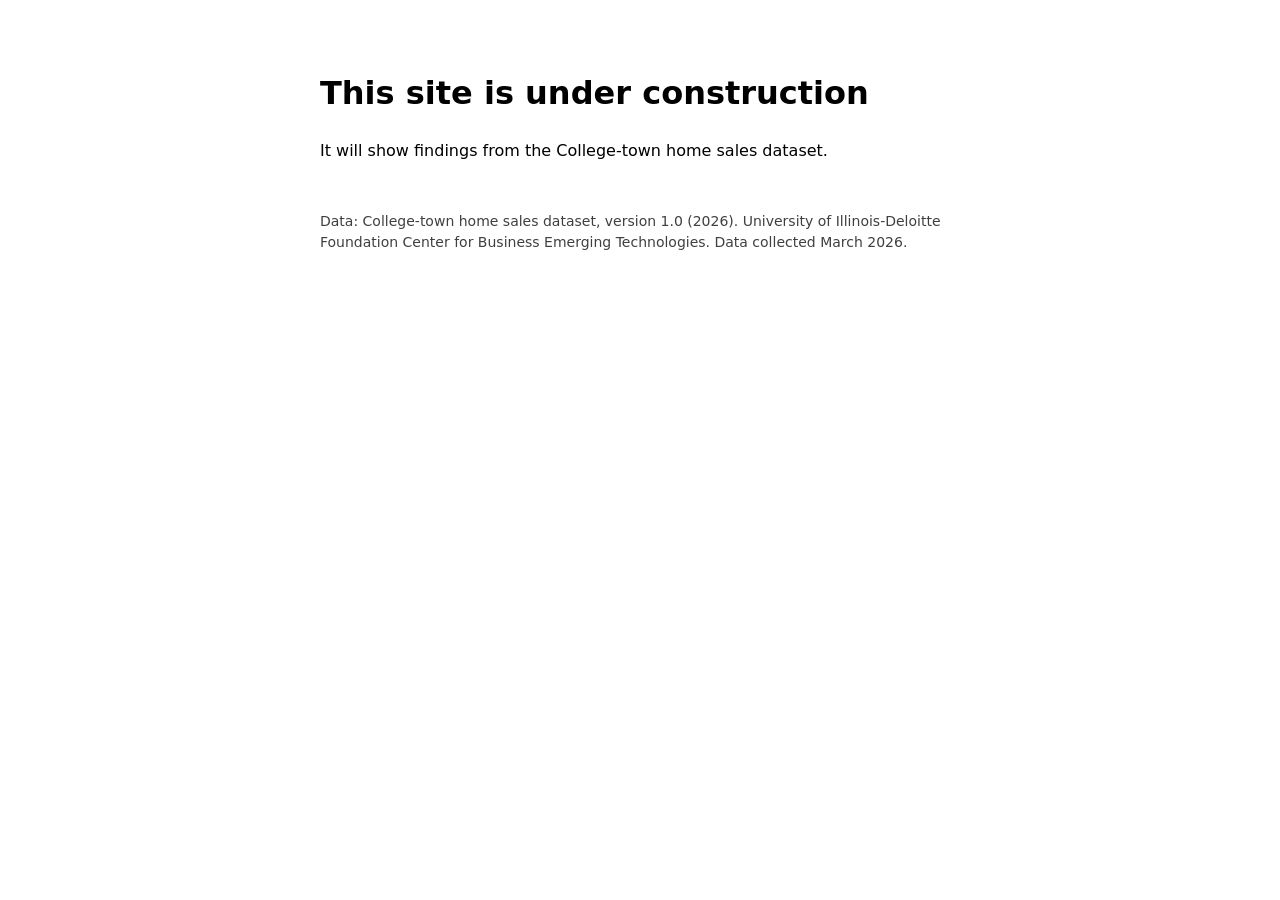
==== index.html @ d3221d3b "Initial commit" ====
<!DOCTYPE html>
<!-- A placeholder from the Home Sales template. Replace this file with your site's first page. -->
<html lang="en">
<head>
  <meta charset="utf-8">
  <meta name="viewport" content="width=device-width, initial-scale=1">
  <title>Under construction</title>
  <!-- An empty icon, so the browser doesn't log an error looking for favicon.ico -->
  <link rel="icon" href="data:,">
  <style>
    :root { color-scheme: light dark; }
    body {
      max-width: 40rem;
      margin: 0 auto;
      padding: 3rem 1rem;
      font-family: system-ui, sans-serif;
      line-height: 1.5;
    }
    footer { margin-top: 3rem; font-size: 0.875rem; opacity: 0.75; }
  </style>
</head>
<body>
  <main>
    <h1>This site is under construction</h1>
    <p>It will show findings from the College-town home sales dataset.</p>
  </main>
  <footer>
    <p>Data: College-town home sales dataset, version 1.0 (2026). University of Illinois-Deloitte Foundation Center for Business Emerging Technologies. Data collected March 2026.</p>
  </footer>
</body>
</html>
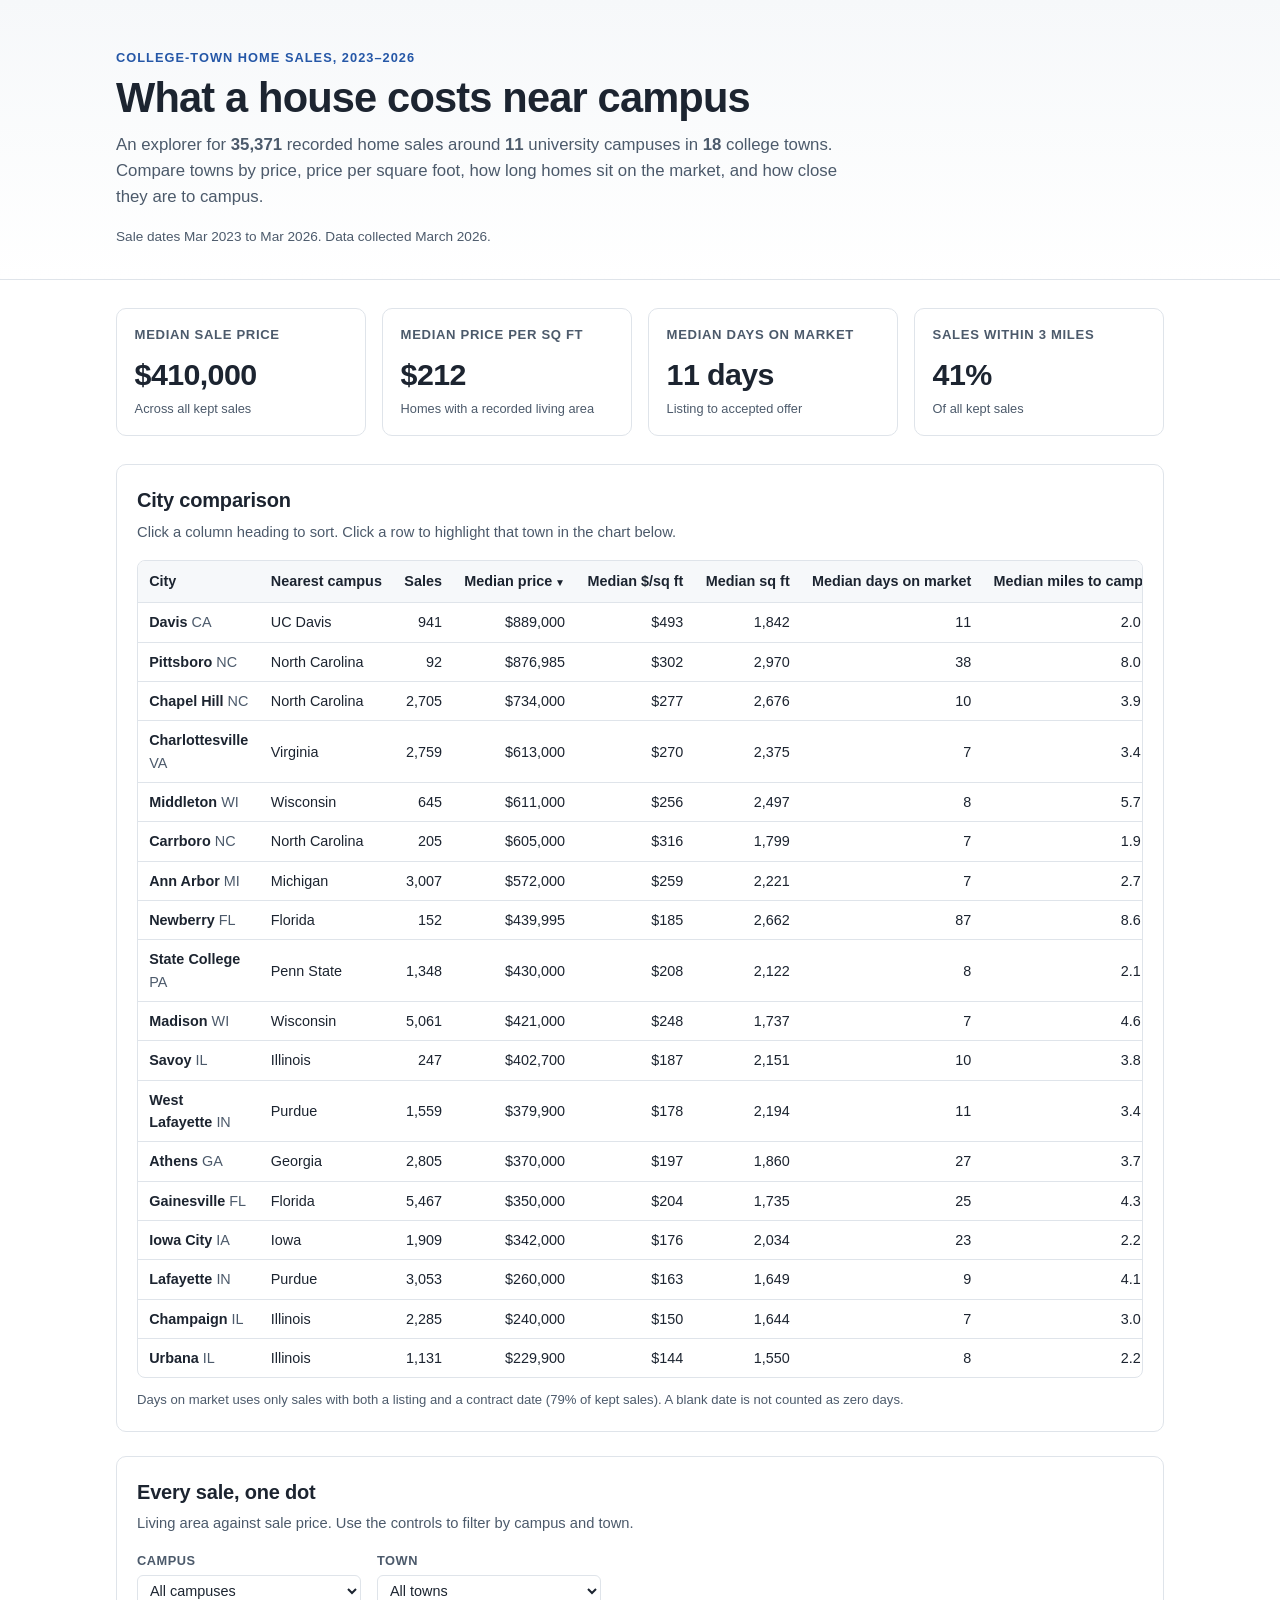
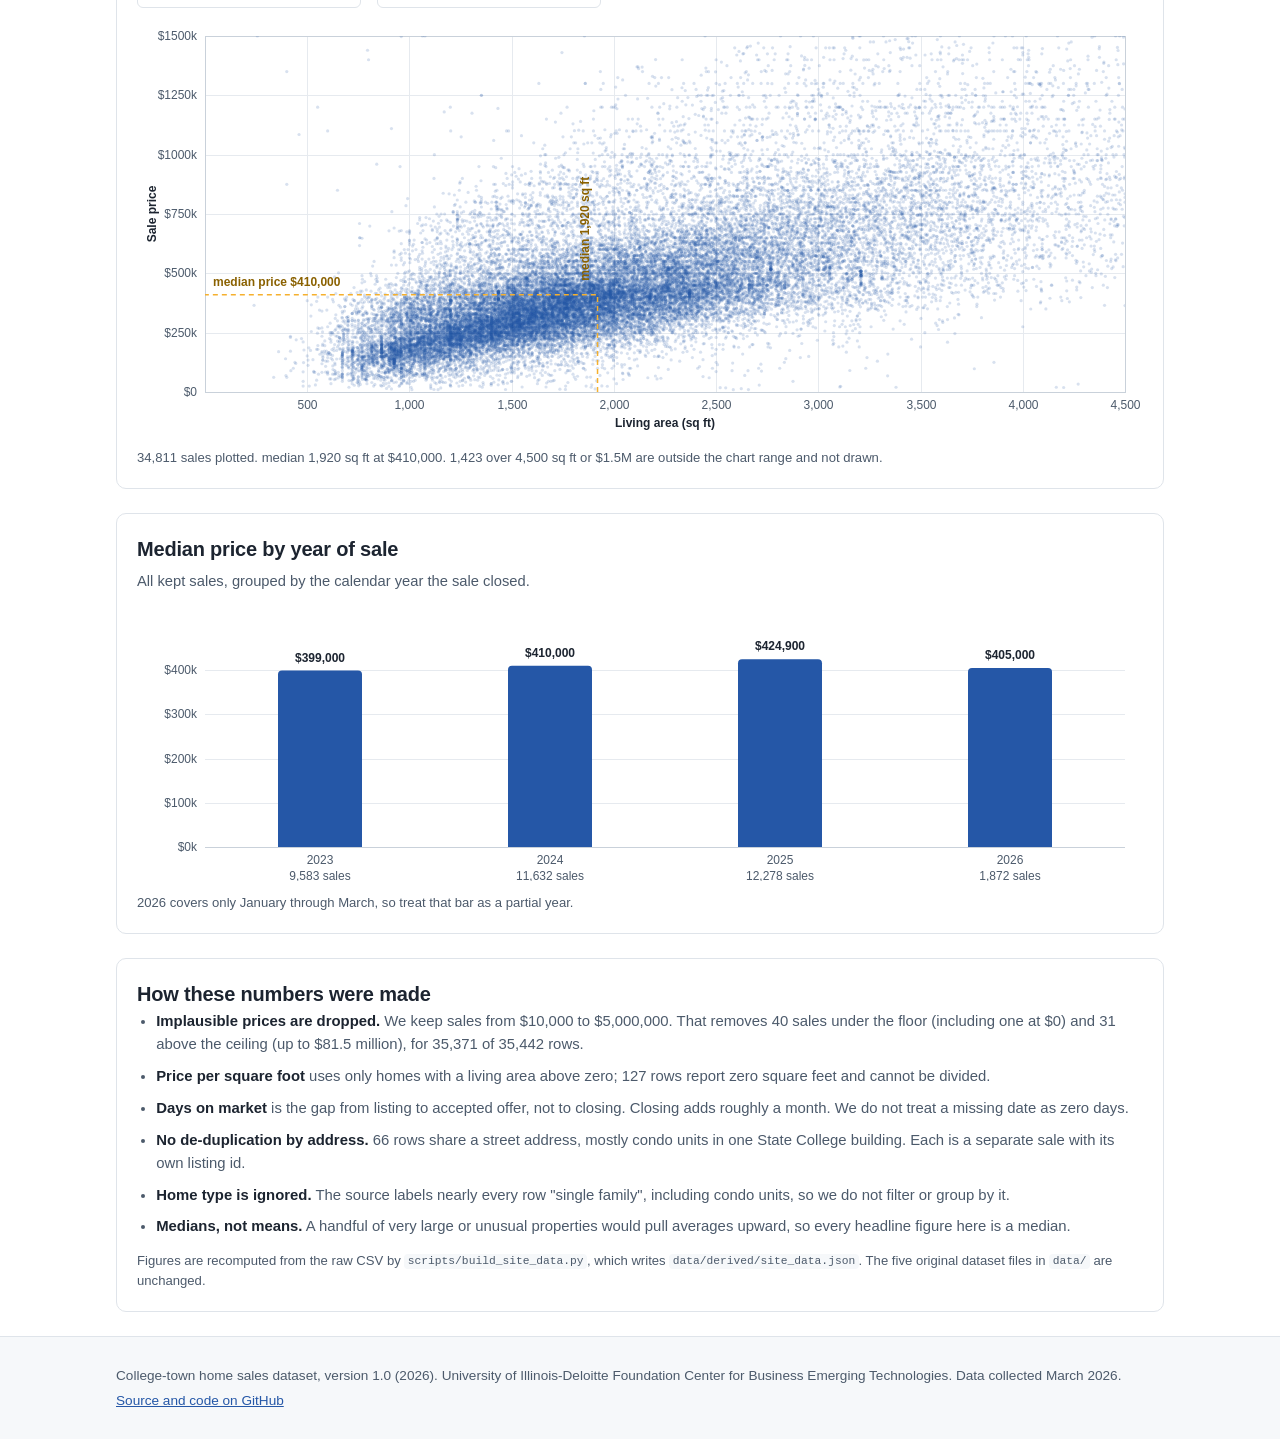
==== commit 712235b3: "Build the college-town home sales explorer Replace the placeholder page with an interactive explorer" ====
--- a/index.html
+++ b/index.html
@@ -1,31 +1,175 @@
 <!DOCTYPE html>
-<!-- A placeholder from the Home Sales template. Replace this file with your site's first page. -->
 <html lang="en">
 <head>
   <meta charset="utf-8">
   <meta name="viewport" content="width=device-width, initial-scale=1">
-  <title>Under construction</title>
-  <!-- An empty icon, so the browser doesn't log an error looking for favicon.ico -->
+  <title>College-Town Home Sales Explorer</title>
+  <meta name="description" content="Explore 35,371 home sales near 11 college campuses: median price, price per square foot, days on market, and distance to campus.">
   <link rel="icon" href="data:,">
-  <style>
-    :root { color-scheme: light dark; }
-    body {
-      max-width: 40rem;
-      margin: 0 auto;
-      padding: 3rem 1rem;
-      font-family: system-ui, sans-serif;
-      line-height: 1.5;
-    }
-    footer { margin-top: 3rem; font-size: 0.875rem; opacity: 0.75; }
-  </style>
+  <link rel="stylesheet" href="styles.css">
 </head>
 <body>
-  <main>
-    <h1>This site is under construction</h1>
-    <p>It will show findings from the College-town home sales dataset.</p>
+  <a class="skip" href="#main">Skip to content</a>
+
+  <header class="site-header">
+    <div class="wrap">
+      <p class="eyebrow">College-town home sales, 2023&ndash;2026</p>
+      <h1>What a house costs near campus</h1>
+      <p class="lede">
+        An explorer for <strong id="n-sales">&hellip;</strong> recorded home sales around
+        <strong id="n-campuses">&hellip;</strong> university campuses in
+        <strong id="n-cities">&hellip;</strong> college towns. Compare towns by price, price per
+        square foot, how long homes sit on the market, and how close they are to campus.
+      </p>
+      <p class="meta-line">
+        Sale dates <span id="date-range">&hellip;</span>. Data collected March 2026.
+      </p>
+    </div>
+  </header>
+
+  <main id="main" class="wrap">
+
+    <section class="cards" aria-label="Headline figures">
+      <article class="card">
+        <h2>Median sale price</h2>
+        <p class="figure" id="kpi-median-price">&hellip;</p>
+        <p class="caption">Across all kept sales</p>
+      </article>
+      <article class="card">
+        <h2>Median price per sq ft</h2>
+        <p class="figure" id="kpi-ppsf">&hellip;</p>
+        <p class="caption">Homes with a recorded living area</p>
+      </article>
+      <article class="card">
+        <h2>Median days on market</h2>
+        <p class="figure" id="kpi-dom">&hellip;</p>
+        <p class="caption">Listing to accepted offer</p>
+      </article>
+      <article class="card">
+        <h2>Sales within 3 miles</h2>
+        <p class="figure" id="kpi-near">&hellip;</p>
+        <p class="caption">Of all kept sales</p>
+      </article>
+    </section>
+
+    <section class="panel" id="city-section">
+      <div class="panel-head">
+        <h2>City comparison</h2>
+        <p>Click a column heading to sort. Click a row to highlight that town in the chart below.</p>
+      </div>
+      <div class="table-scroll">
+        <table id="city-table">
+          <thead>
+            <tr>
+              <th scope="col" data-sort="city" class="text">City</th>
+              <th scope="col" data-sort="university" class="text">Nearest campus</th>
+              <th scope="col" data-sort="sales" class="num" aria-sort="none">Sales</th>
+              <th scope="col" data-sort="median_price" class="num" aria-sort="descending">Median price</th>
+              <th scope="col" data-sort="median_ppsf" class="num" aria-sort="none">Median $/sq ft</th>
+              <th scope="col" data-sort="median_sqft" class="num" aria-sort="none">Median sq ft</th>
+              <th scope="col" data-sort="median_dom" class="num" aria-sort="none">Median days on market</th>
+              <th scope="col" data-sort="median_miles" class="num" aria-sort="none">Median miles to campus</th>
+              <th scope="col" data-sort="share_under_3_mi" class="num" aria-sort="none">Within 3 mi</th>
+            </tr>
+          </thead>
+          <tbody></tbody>
+        </table>
+      </div>
+      <p class="footnote">
+        Days on market uses only sales with both a listing and a contract date
+        (<span id="dom-coverage">&hellip;</span> of kept sales). A blank date is not counted as zero days.
+      </p>
+    </section>
+
+    <section class="panel" id="scatter-section">
+      <div class="panel-head">
+        <h2>Every sale, one dot</h2>
+        <p>Living area against sale price. Use the controls to filter by campus and town.</p>
+      </div>
+      <form class="controls" id="scatter-controls">
+        <label>
+          Campus
+          <select id="filter-campus">
+            <option value="">All campuses</option>
+          </select>
+        </label>
+        <label>
+          Town
+          <select id="filter-city">
+            <option value="">All towns</option>
+          </select>
+        </label>
+      </form>
+      <div class="chart-holder">
+        <canvas id="scatter" role="img" aria-label="Scatter plot of living area against sale price"></canvas>
+      </div>
+      <p class="footnote" id="scatter-note">&hellip;</p>
+    </section>
+
+    <section class="panel">
+      <div class="panel-head">
+        <h2>Median price by year of sale</h2>
+        <p>All kept sales, grouped by the calendar year the sale closed.</p>
+      </div>
+      <div class="chart-holder short">
+        <canvas id="trend" role="img" aria-label="Bar chart of median sale price by year"></canvas>
+      </div>
+      <p class="footnote">
+        2026 covers only January through March, so treat that bar as a partial year.
+      </p>
+    </section>
+
+    <section class="panel" id="notes">
+      <div class="panel-head">
+        <h2>How these numbers were made</h2>
+      </div>
+      <ul class="rules">
+        <li>
+          <strong>Implausible prices are dropped.</strong> We keep sales from
+          <span id="rule-min">&hellip;</span> to <span id="rule-max">&hellip;</span>.
+          That removes <span id="rule-low">&hellip;</span> sales under the floor (including one at $0)
+          and <span id="rule-high">&hellip;</span> above the ceiling (up to $81.5 million), for
+          <span id="rule-kept">&hellip;</span> of <span id="rule-total">&hellip;</span> rows.
+        </li>
+        <li>
+          <strong>Price per square foot</strong> uses only homes with a living area above zero;
+          127 rows report zero square feet and cannot be divided.
+        </li>
+        <li>
+          <strong>Days on market</strong> is the gap from listing to accepted offer, not to closing.
+          Closing adds roughly a month. We do not treat a missing date as zero days.
+        </li>
+        <li>
+          <strong>No de-duplication by address.</strong> 66 rows share a street address, mostly condo
+          units in one State College building. Each is a separate sale with its own listing id.
+        </li>
+        <li>
+          <strong>Home type is ignored.</strong> The source labels nearly every row "single family",
+          including condo units, so we do not filter or group by it.
+        </li>
+        <li>
+          <strong>Medians, not means.</strong> A handful of very large or unusual properties would
+          pull averages upward, so every headline figure here is a median.
+        </li>
+      </ul>
+      <p class="footnote">
+        Figures are recomputed from the raw CSV by
+        <code>scripts/build_site_data.py</code>, which writes <code>data/derived/site_data.json</code>.
+        The five original dataset files in <code>data/</code> are unchanged.
+      </p>
+    </section>
   </main>
-  <footer>
-    <p>Data: College-town home sales dataset, version 1.0 (2026). University of Illinois-Deloitte Foundation Center for Business Emerging Technologies. Data collected March 2026.</p>
+
+  <footer class="site-footer">
+    <div class="wrap">
+      <p>
+        College-town home sales dataset, version 1.0 (2026). University of Illinois-Deloitte
+        Foundation Center for Business Emerging Technologies. Data collected March 2026.
+      </p>
+      <p><a href="https://github.com/bsalbilla06/college-town-home-sales">Source and code on GitHub</a></p>
+    </div>
   </footer>
+
+  <script src="app.js"></script>
 </body>
 </html>
--- a/styles.css
+++ b/styles.css
@@ -0,0 +1,287 @@
+:root {
+  --ink: #1c2430;
+  --ink-soft: #4c5a6b;
+  --line: #dfe4ea;
+  --paper: #ffffff;
+  --wash: #f6f8fa;
+  --accent: #2557a7;
+  --accent-soft: #e8eef9;
+  --highlight: #f5b02e;
+  --radius: 10px;
+  color-scheme: light;
+}
+
+* { box-sizing: border-box; }
+
+html { -webkit-text-size-adjust: 100%; }
+
+body {
+  margin: 0;
+  background: var(--paper);
+  color: var(--ink);
+  font: 16px/1.55 -apple-system, BlinkMacSystemFont, "Segoe UI", Roboto, Helvetica, Arial, sans-serif;
+}
+
+.wrap {
+  max-width: 68rem;
+  margin: 0 auto;
+  padding: 0 1.25rem;
+}
+
+a { color: var(--accent); }
+
+.skip {
+  position: absolute;
+  left: -9999px;
+}
+.skip:focus {
+  left: 1rem;
+  top: 1rem;
+  z-index: 10;
+  background: var(--paper);
+  padding: 0.5rem 0.75rem;
+  border-radius: 6px;
+}
+
+/* ---------- header ---------- */
+.site-header {
+  border-bottom: 1px solid var(--line);
+  background: linear-gradient(180deg, var(--wash), var(--paper));
+  padding: 3rem 0 2rem;
+}
+
+.eyebrow {
+  margin: 0 0 0.4rem;
+  font-size: 0.8rem;
+  letter-spacing: 0.08em;
+  text-transform: uppercase;
+  color: var(--accent);
+  font-weight: 600;
+}
+
+h1 {
+  margin: 0 0 0.6rem;
+  font-size: clamp(1.8rem, 4vw, 2.6rem);
+  line-height: 1.15;
+  letter-spacing: -0.02em;
+}
+
+.lede {
+  margin: 0;
+  max-width: 46rem;
+  font-size: 1.05rem;
+  color: var(--ink-soft);
+}
+
+.meta-line {
+  margin: 1rem 0 0;
+  font-size: 0.85rem;
+  color: var(--ink-soft);
+}
+
+/* ---------- KPI cards ---------- */
+.cards {
+  display: grid;
+  grid-template-columns: repeat(auto-fit, minmax(13rem, 1fr));
+  gap: 1rem;
+  margin: 1.75rem 0;
+}
+
+.card {
+  border: 1px solid var(--line);
+  border-radius: var(--radius);
+  padding: 1rem 1.1rem;
+  background: var(--paper);
+}
+
+.card h2 {
+  margin: 0;
+  font-size: 0.82rem;
+  font-weight: 600;
+  color: var(--ink-soft);
+  text-transform: uppercase;
+  letter-spacing: 0.05em;
+}
+
+.figure {
+  margin: 0.35rem 0 0.1rem;
+  font-size: 1.9rem;
+  font-weight: 650;
+  letter-spacing: -0.02em;
+  font-variant-numeric: tabular-nums;
+}
+
+.caption {
+  margin: 0;
+  font-size: 0.8rem;
+  color: var(--ink-soft);
+}
+
+/* ---------- panels ---------- */
+.panel {
+  border: 1px solid var(--line);
+  border-radius: var(--radius);
+  padding: 1.25rem;
+  margin: 0 0 1.5rem;
+}
+
+.panel-head h2 {
+  margin: 0;
+  font-size: 1.25rem;
+  letter-spacing: -0.01em;
+}
+
+.panel-head p {
+  margin: 0.3rem 0 1rem;
+  color: var(--ink-soft);
+  font-size: 0.92rem;
+}
+
+/* ---------- table ---------- */
+.table-scroll {
+  overflow-x: auto;
+  border: 1px solid var(--line);
+  border-radius: 8px;
+}
+
+table {
+  width: 100%;
+  border-collapse: collapse;
+  font-size: 0.9rem;
+}
+
+thead th {
+  position: sticky;
+  top: 0;
+  background: var(--wash);
+  text-align: left;
+  font-weight: 600;
+  white-space: nowrap;
+  padding: 0.6rem 0.7rem;
+  border-bottom: 1px solid var(--line);
+  cursor: pointer;
+  user-select: none;
+}
+
+thead th.num { text-align: right; }
+
+thead th:hover { color: var(--accent); }
+
+thead th[aria-sort="ascending"]::after { content: " ▲"; font-size: 0.7em; }
+thead th[aria-sort="descending"]::after { content: " ▼"; font-size: 0.7em; }
+
+tbody td {
+  padding: 0.5rem 0.7rem;
+  border-bottom: 1px solid var(--line);
+  font-variant-numeric: tabular-nums;
+}
+
+tbody td.num { text-align: right; }
+
+tbody tr:last-child td { border-bottom: none; }
+
+tbody tr { cursor: pointer; }
+tbody tr:hover { background: var(--accent-soft); }
+tbody tr.is-selected { background: #fff6e0; box-shadow: inset 3px 0 0 var(--highlight); }
+
+.city-name { font-weight: 600; }
+.state { color: var(--ink-soft); font-weight: 400; }
+
+/* tiny inline bar behind the price cell */
+.bar-cell { position: relative; }
+.bar {
+  position: absolute;
+  left: 0;
+  top: 20%;
+  bottom: 20%;
+  background: var(--accent-soft);
+  border-radius: 3px;
+  z-index: 0;
+}
+.bar-cell span { position: relative; z-index: 1; }
+
+/* ---------- controls ---------- */
+.controls {
+  display: flex;
+  flex-wrap: wrap;
+  gap: 1rem;
+  margin-bottom: 0.75rem;
+}
+
+.controls label {
+  display: flex;
+  flex-direction: column;
+  gap: 0.25rem;
+  font-size: 0.8rem;
+  font-weight: 600;
+  color: var(--ink-soft);
+  text-transform: uppercase;
+  letter-spacing: 0.04em;
+}
+
+.controls select {
+  font: inherit;
+  font-size: 0.9rem;
+  text-transform: none;
+  letter-spacing: 0;
+  font-weight: 400;
+  color: var(--ink);
+  padding: 0.4rem 0.5rem;
+  border: 1px solid var(--line);
+  border-radius: 6px;
+  background: var(--paper);
+  min-width: 14rem;
+}
+
+/* ---------- charts ---------- */
+.chart-holder {
+  position: relative;
+  width: 100%;
+  height: 26rem;
+}
+
+.chart-holder.short { height: 17rem; }
+
+canvas { width: 100%; height: 100%; display: block; }
+
+.footnote {
+  margin: 0.75rem 0 0;
+  font-size: 0.82rem;
+  color: var(--ink-soft);
+}
+
+code {
+  font-family: ui-monospace, SFMono-Regular, Menlo, monospace;
+  font-size: 0.86em;
+  background: var(--wash);
+  padding: 0.1em 0.3em;
+  border-radius: 4px;
+}
+
+/* ---------- rules list ---------- */
+.rules {
+  margin: 0;
+  padding-left: 1.2rem;
+  display: grid;
+  gap: 0.55rem;
+  font-size: 0.93rem;
+  color: var(--ink-soft);
+}
+
+.rules strong { color: var(--ink); }
+
+/* ---------- footer ---------- */
+.site-footer {
+  border-top: 1px solid var(--line);
+  background: var(--wash);
+  padding: 1.5rem 0;
+  font-size: 0.85rem;
+  color: var(--ink-soft);
+}
+
+.site-footer p { margin: 0.25rem 0; }
+
+@media (max-width: 640px) {
+  .chart-holder { height: 20rem; }
+  .controls select { min-width: 100%; }
+}
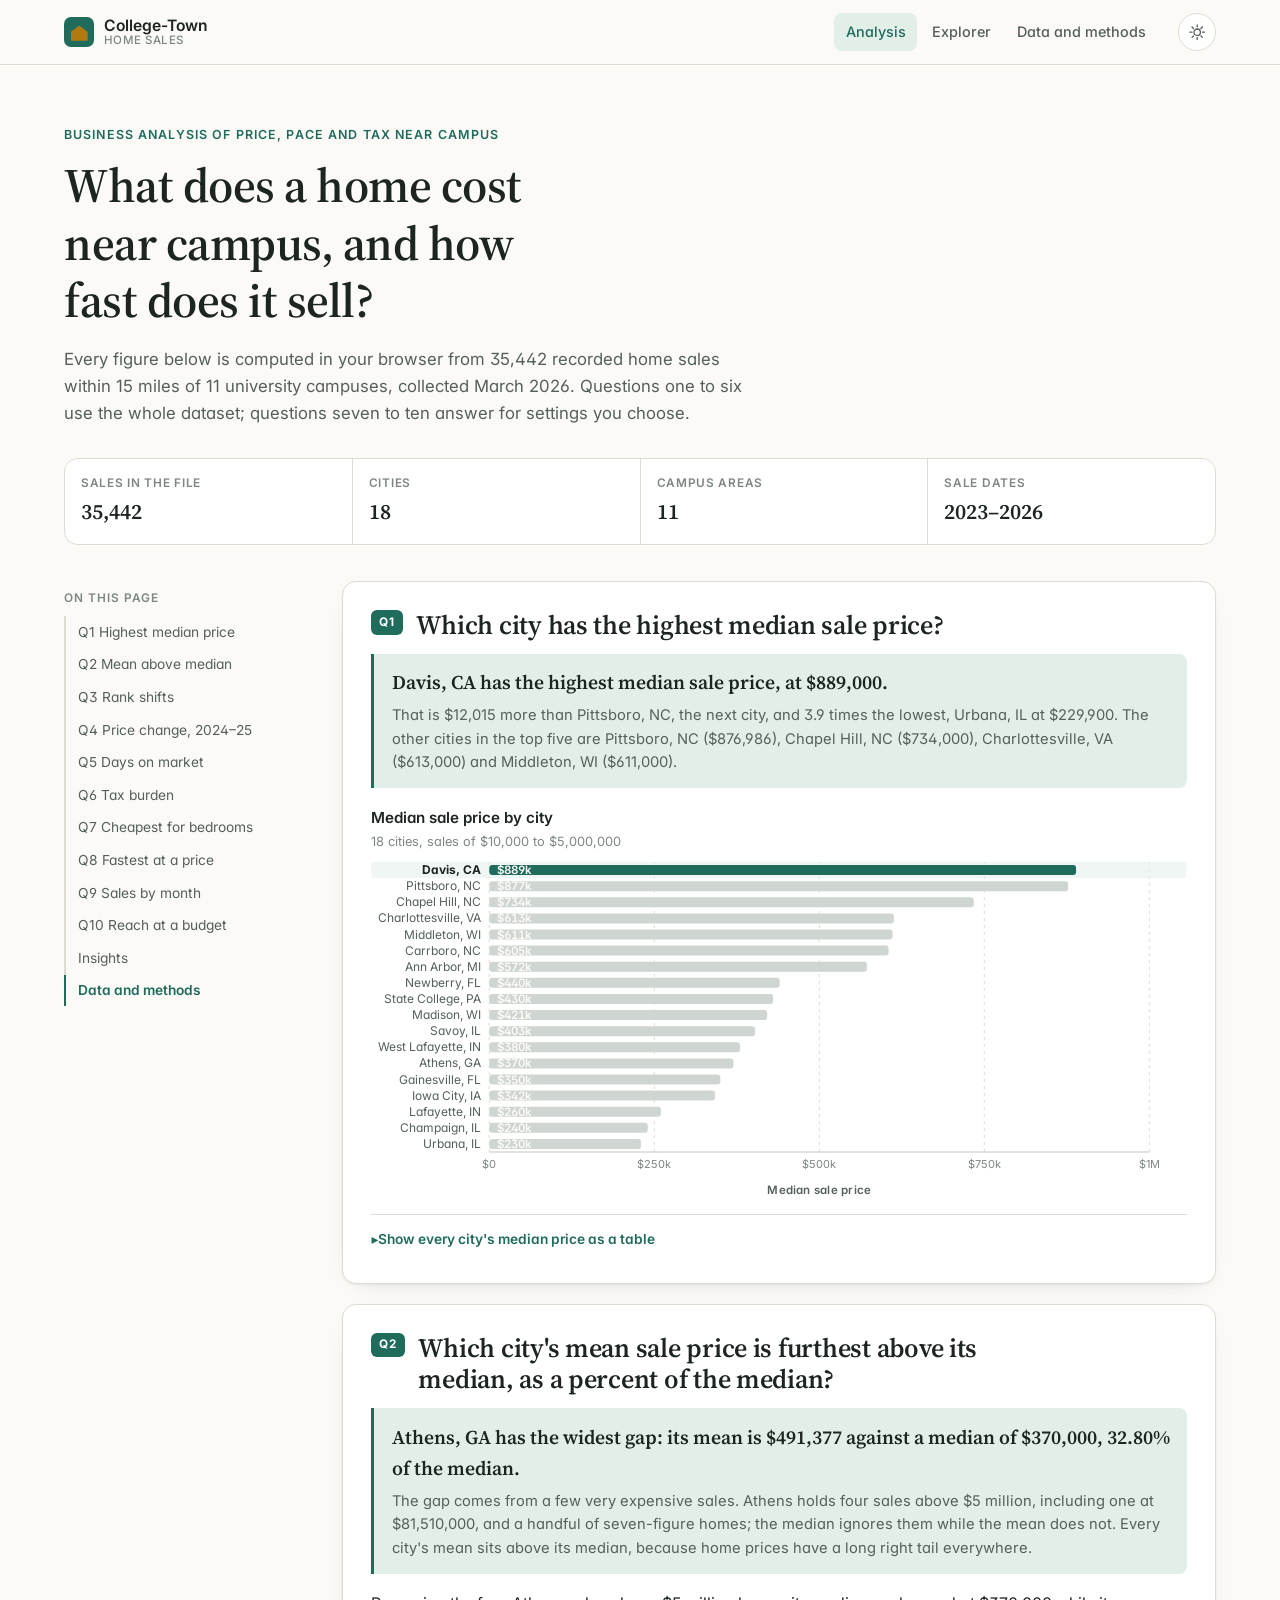
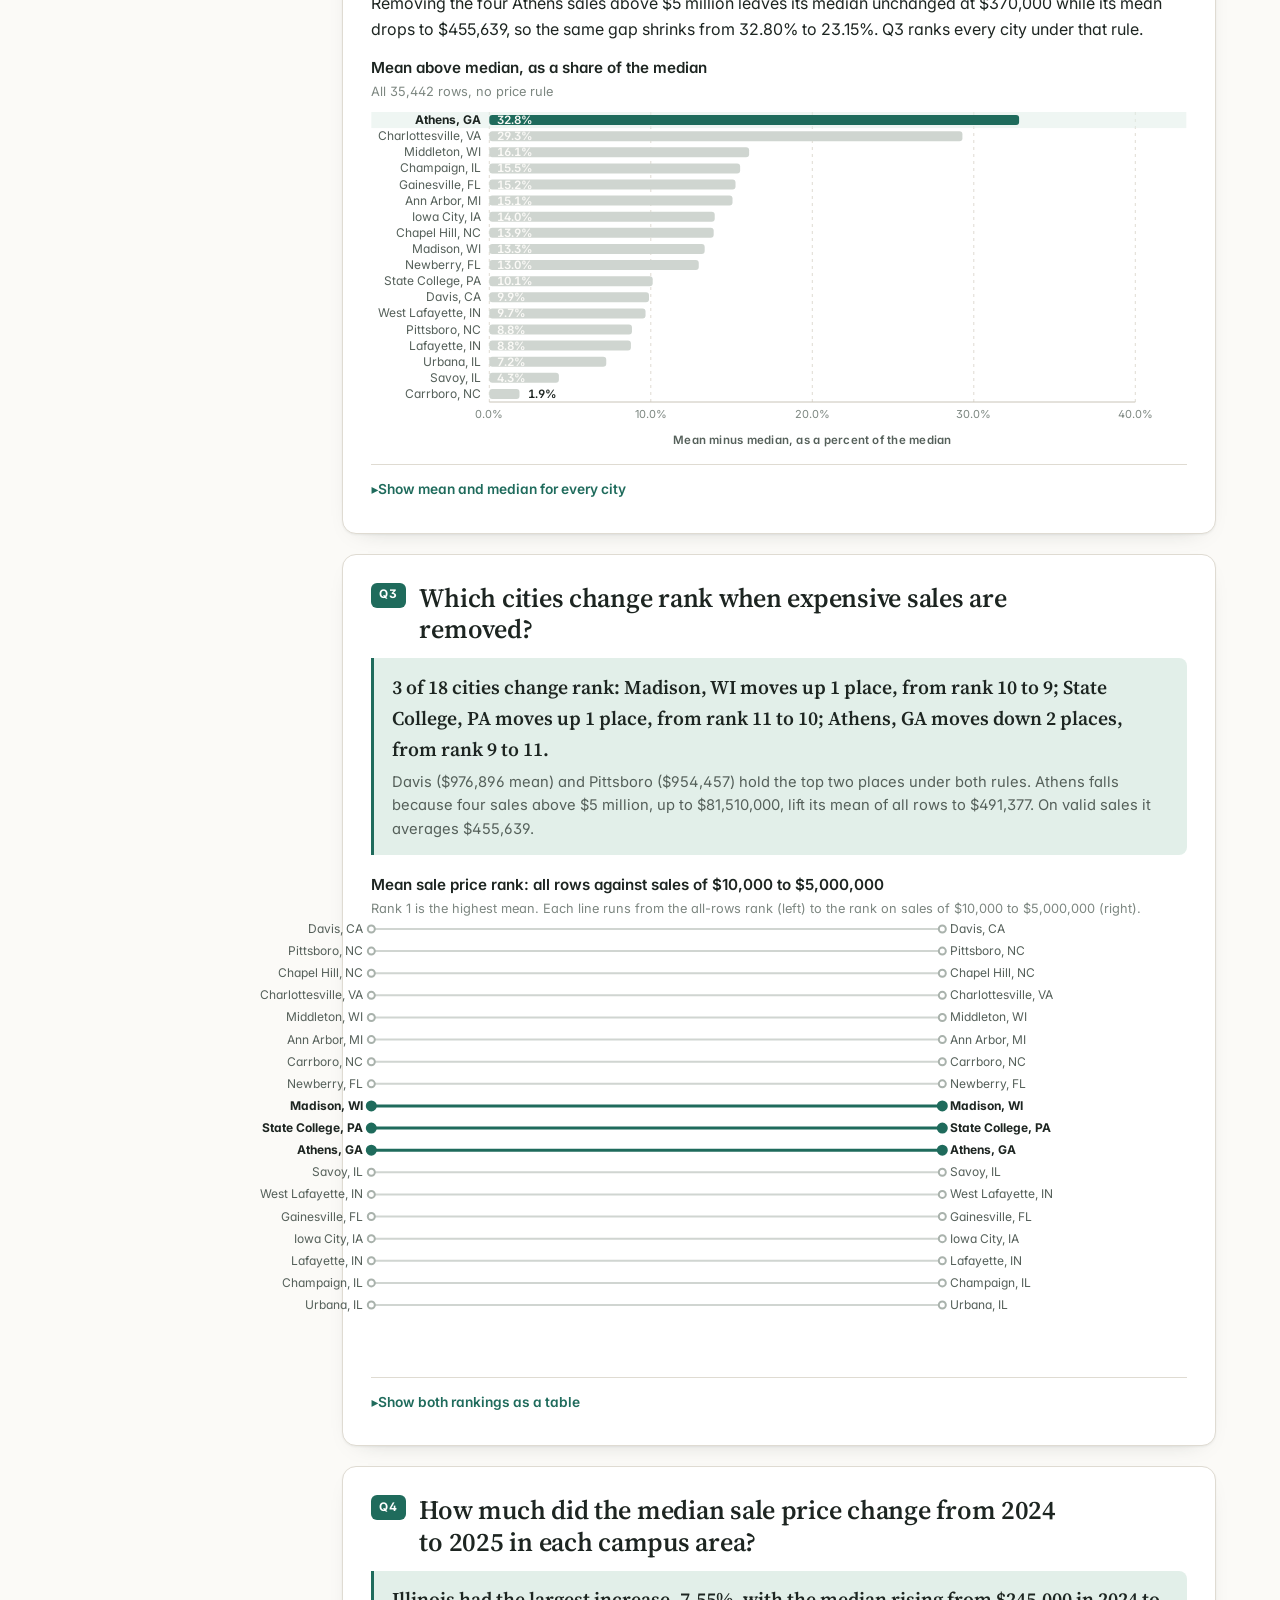
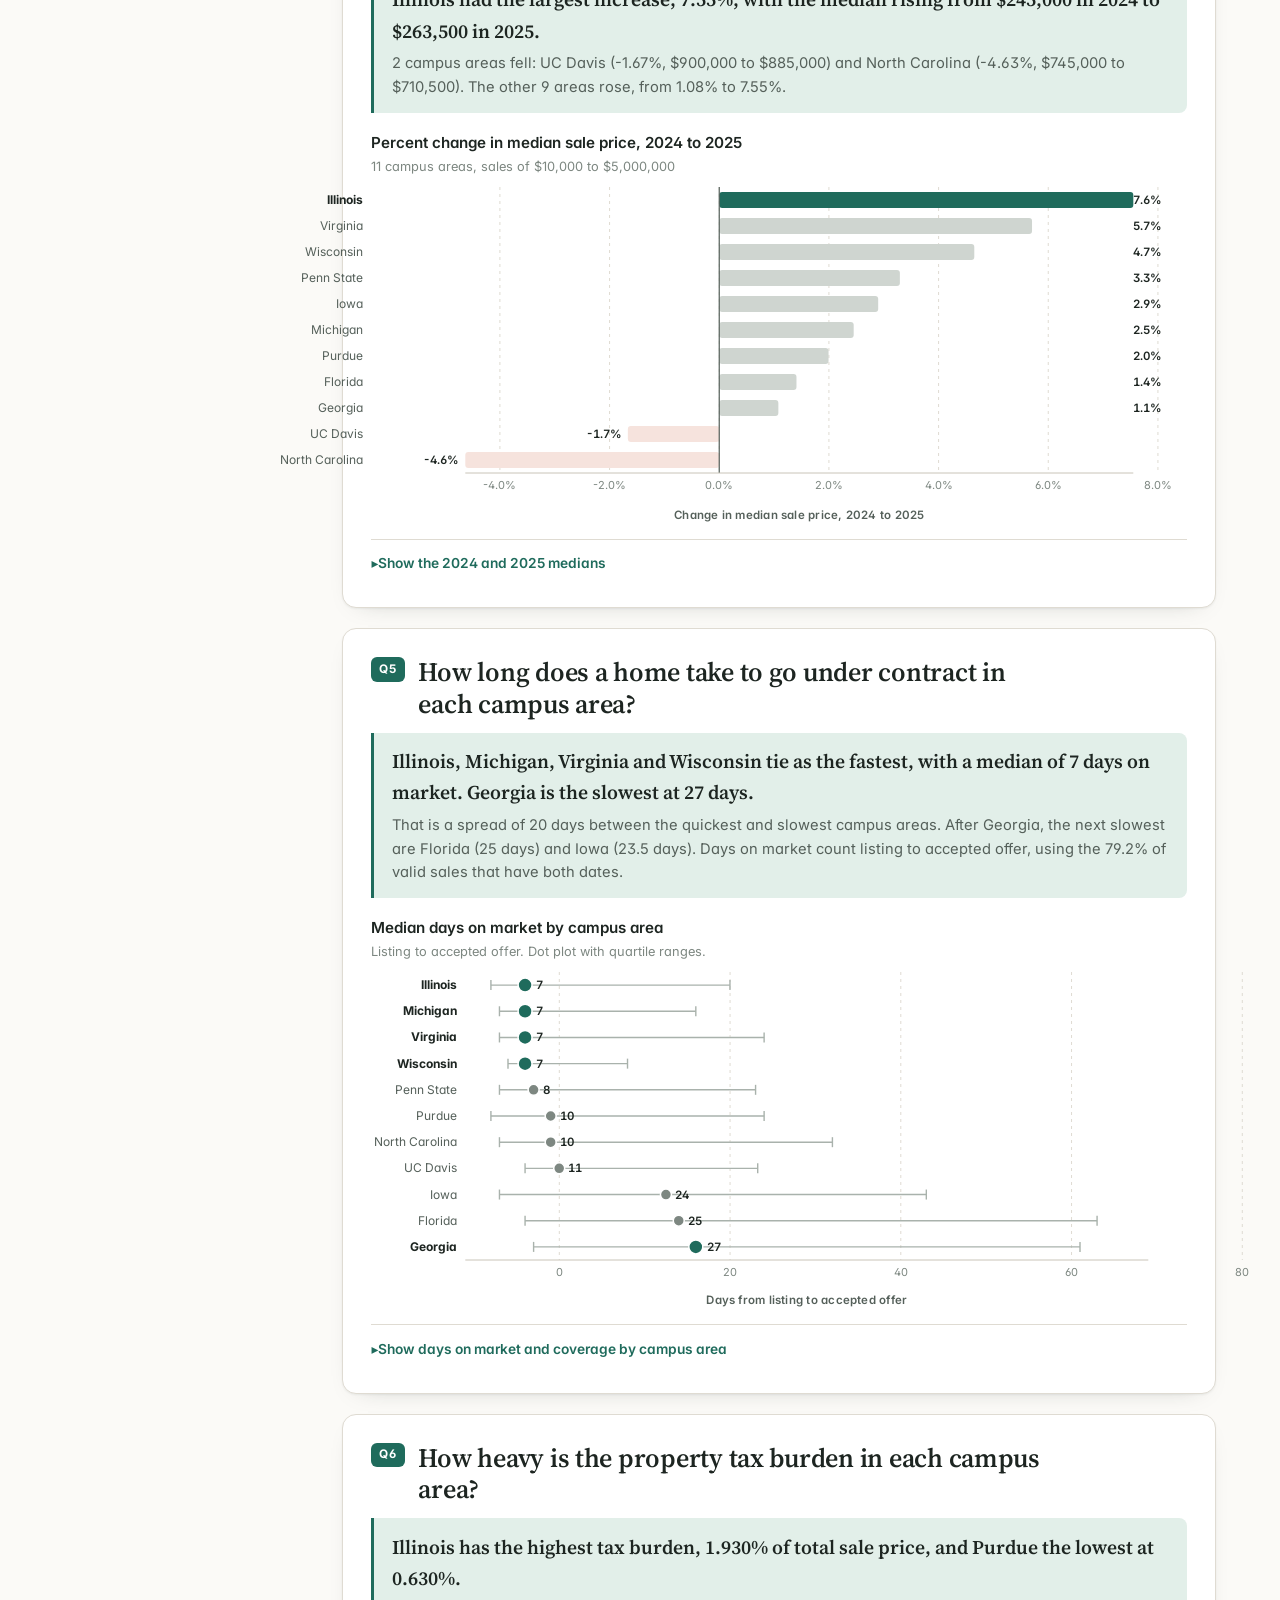
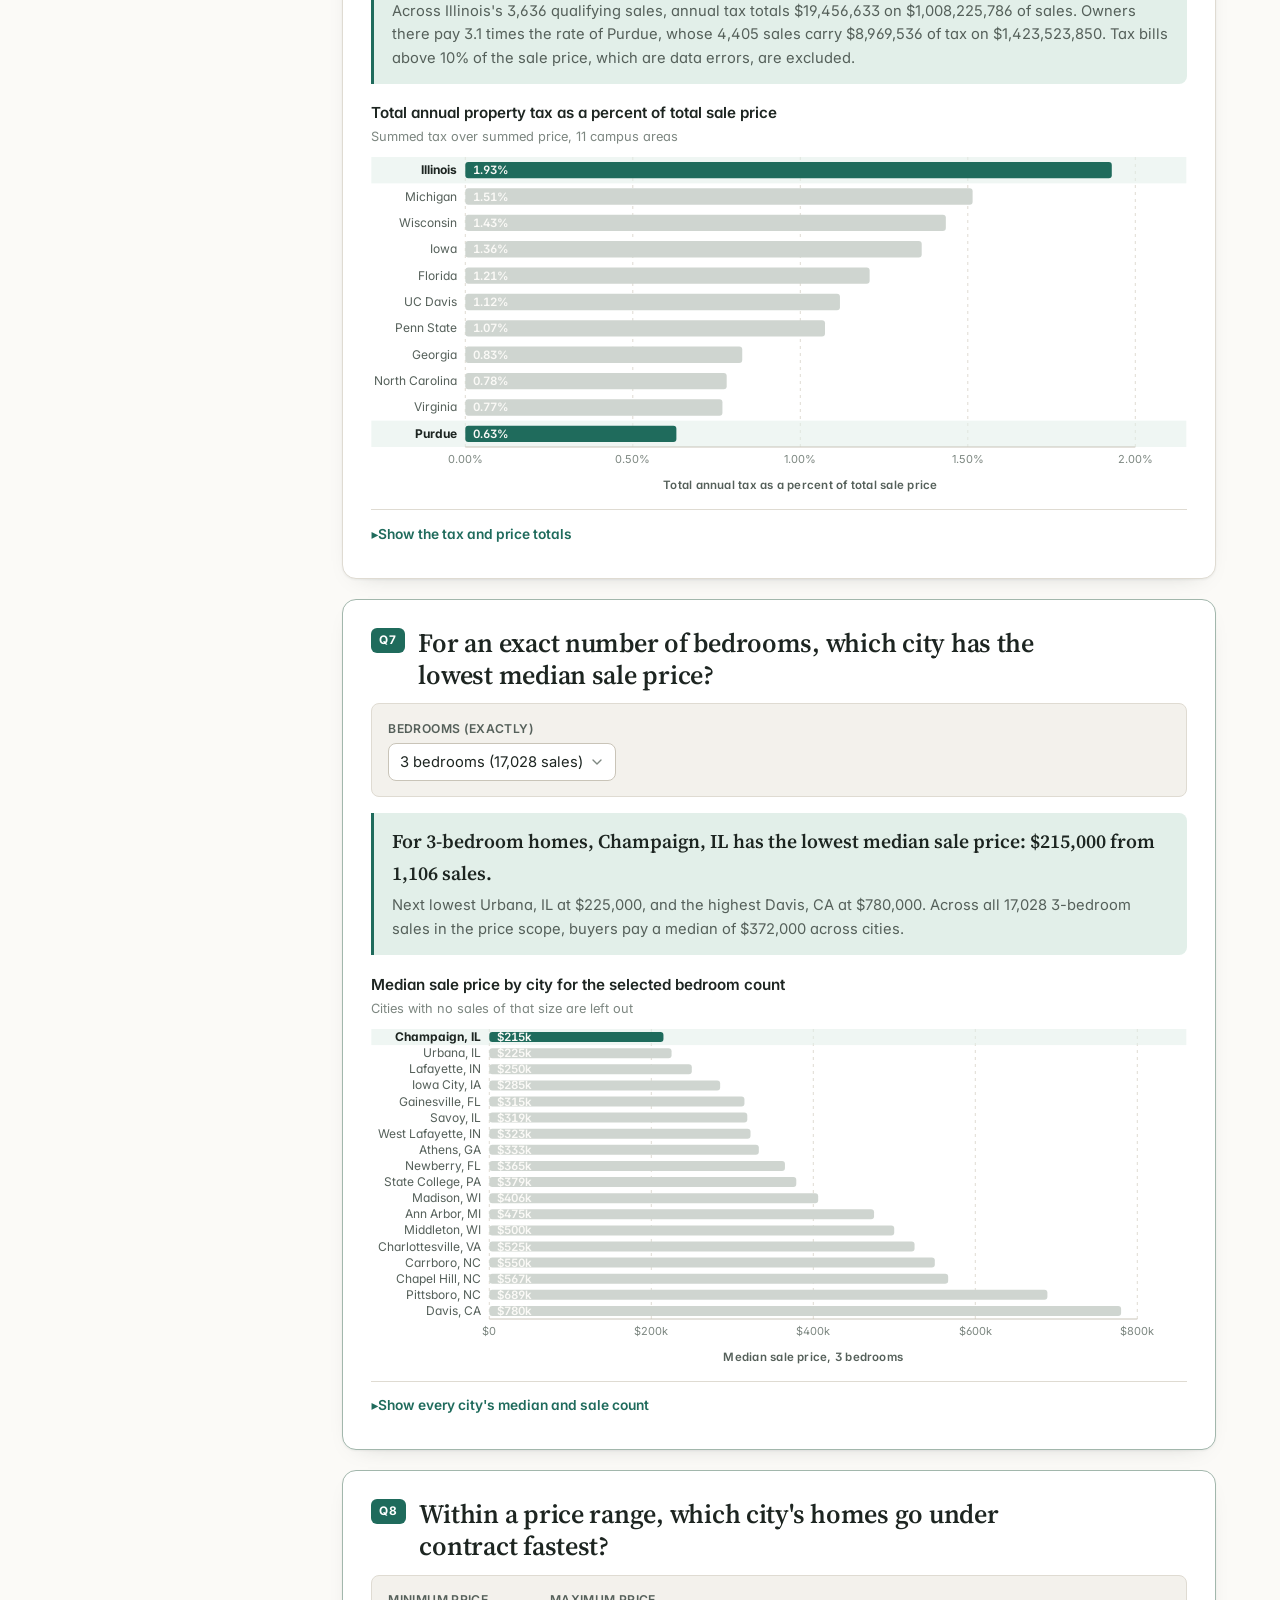
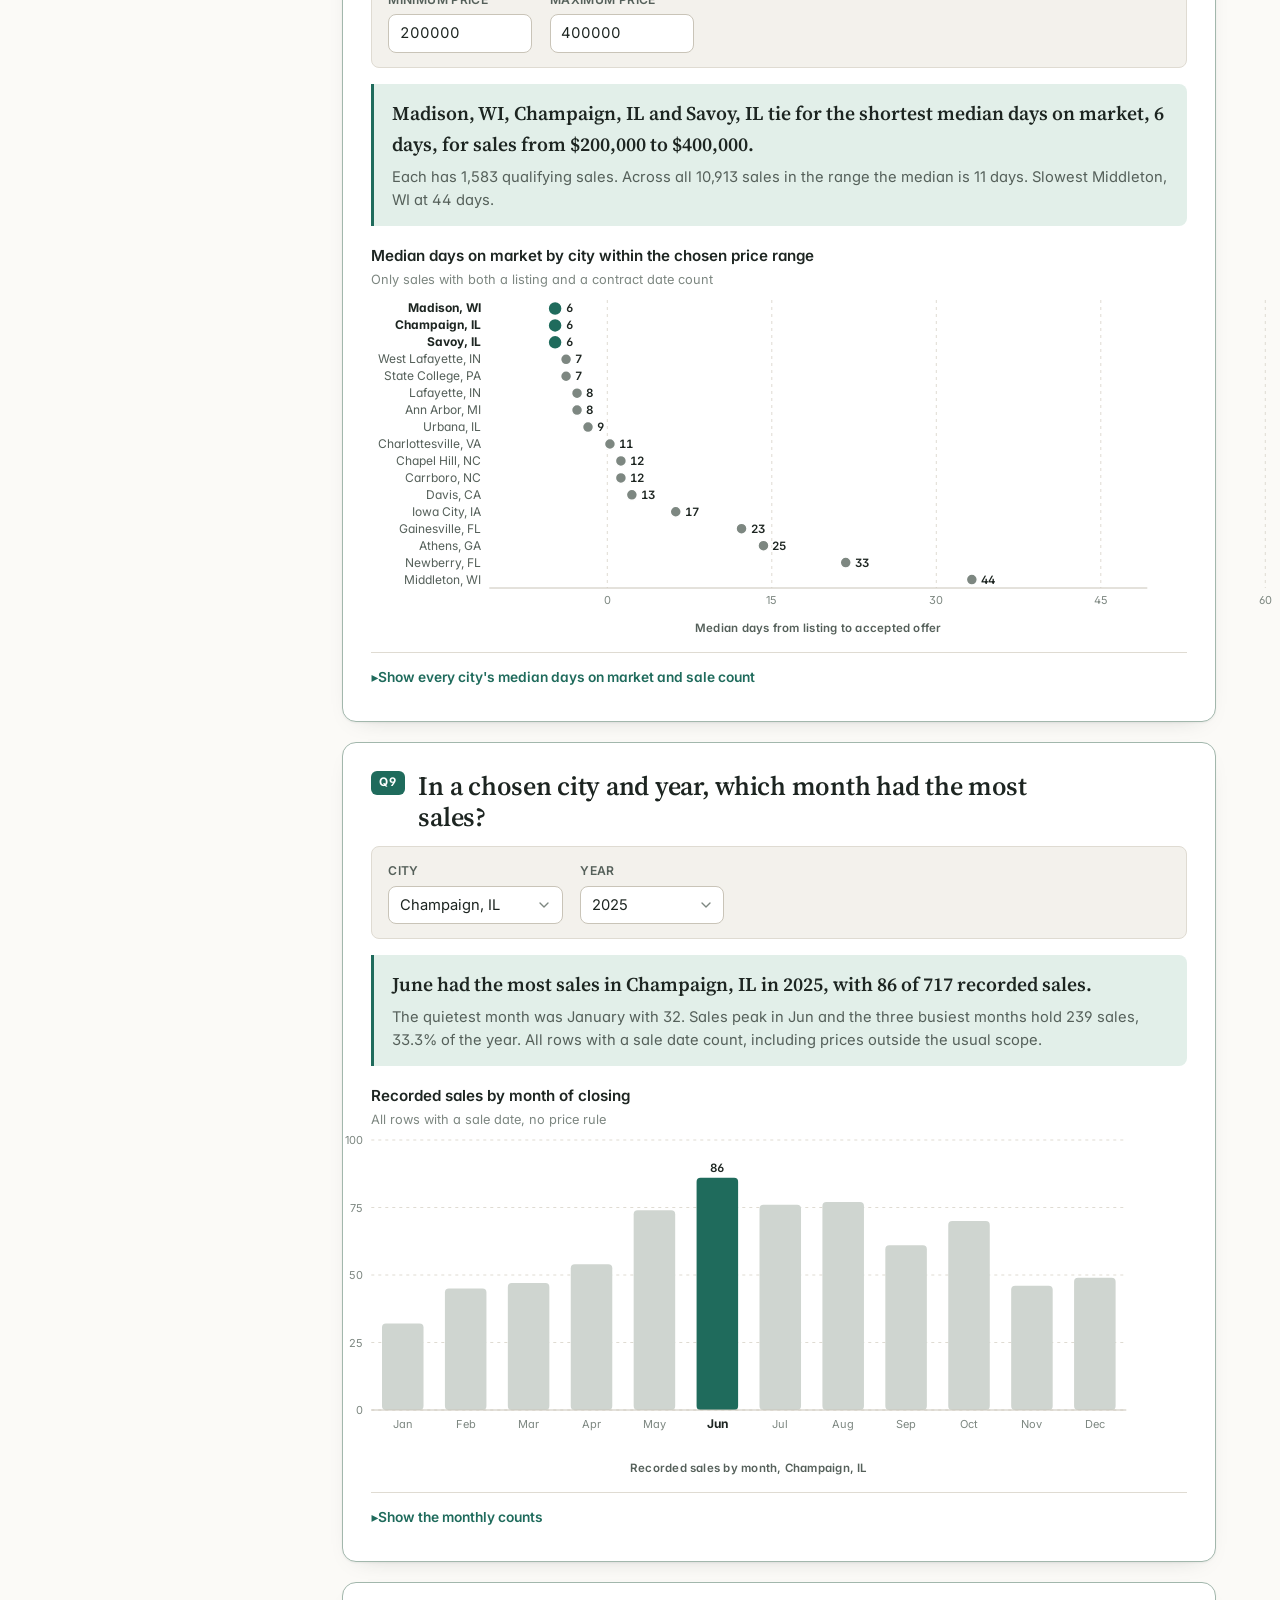
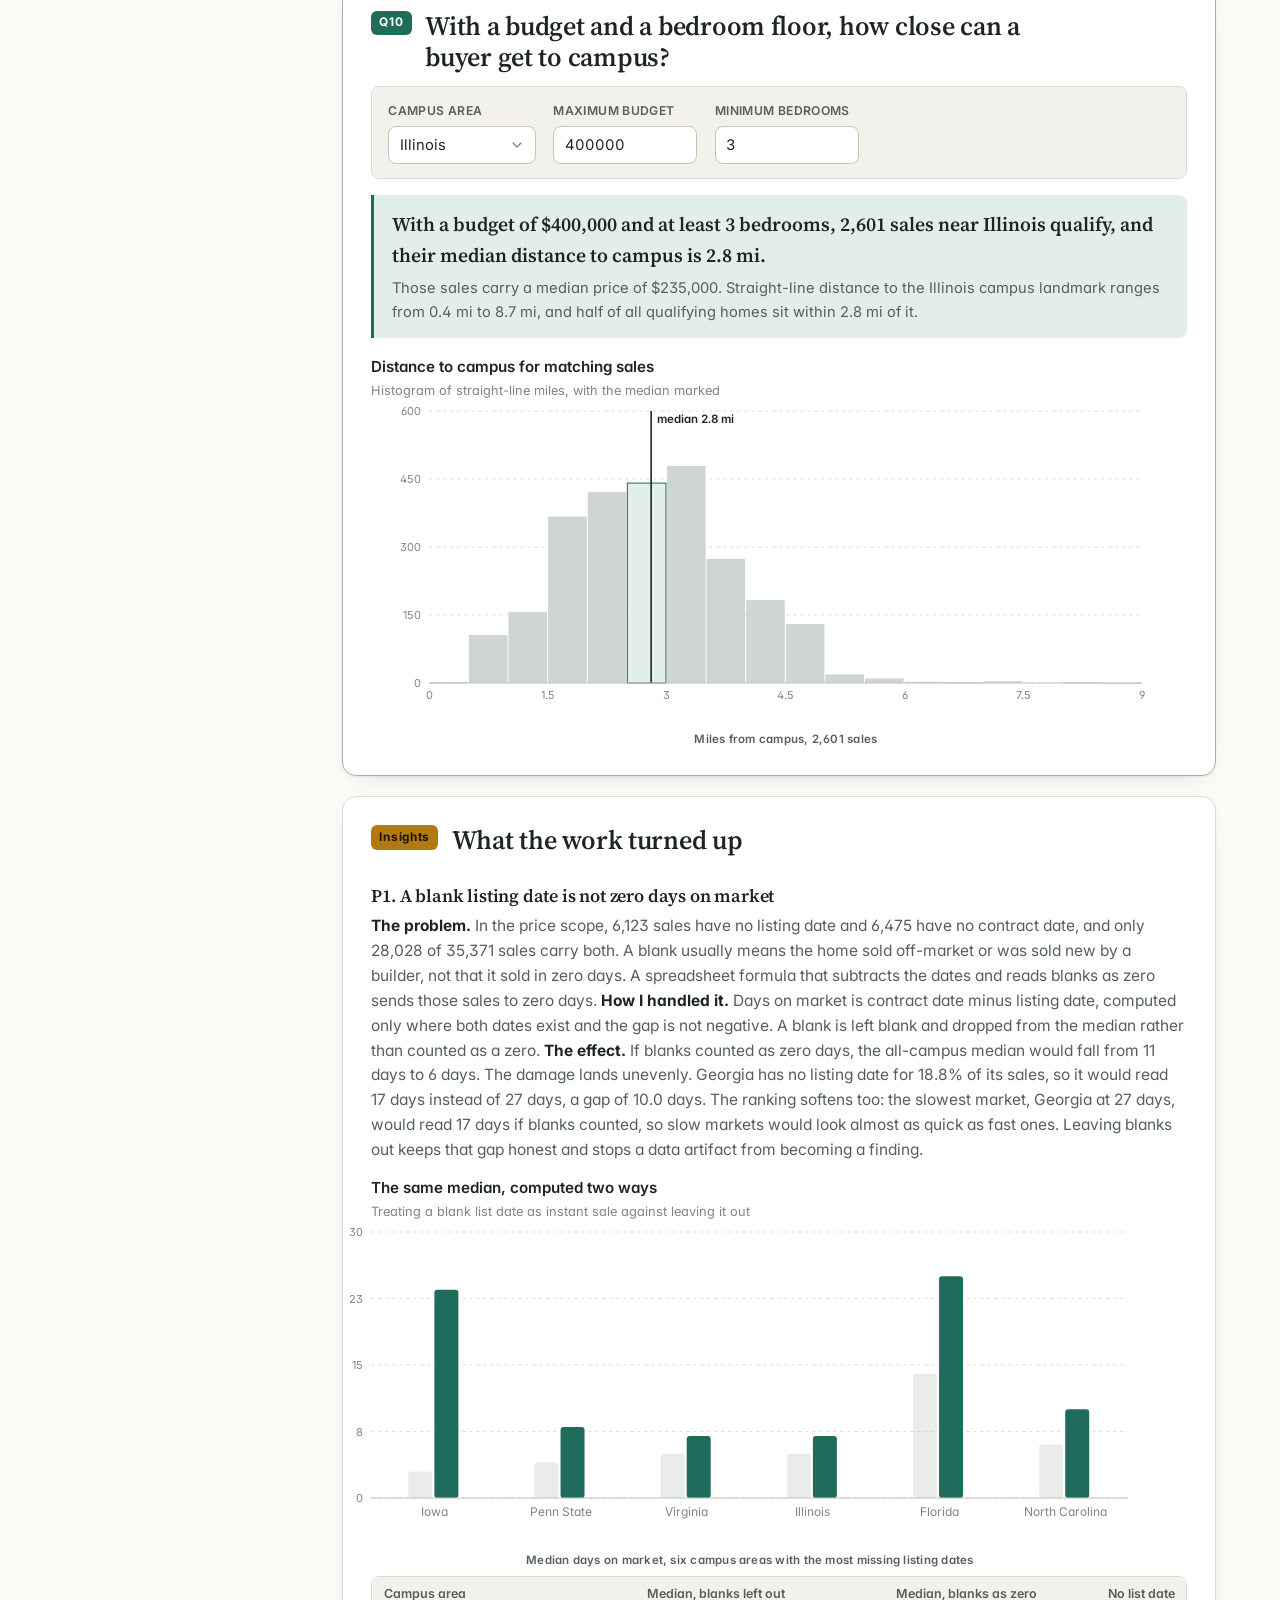
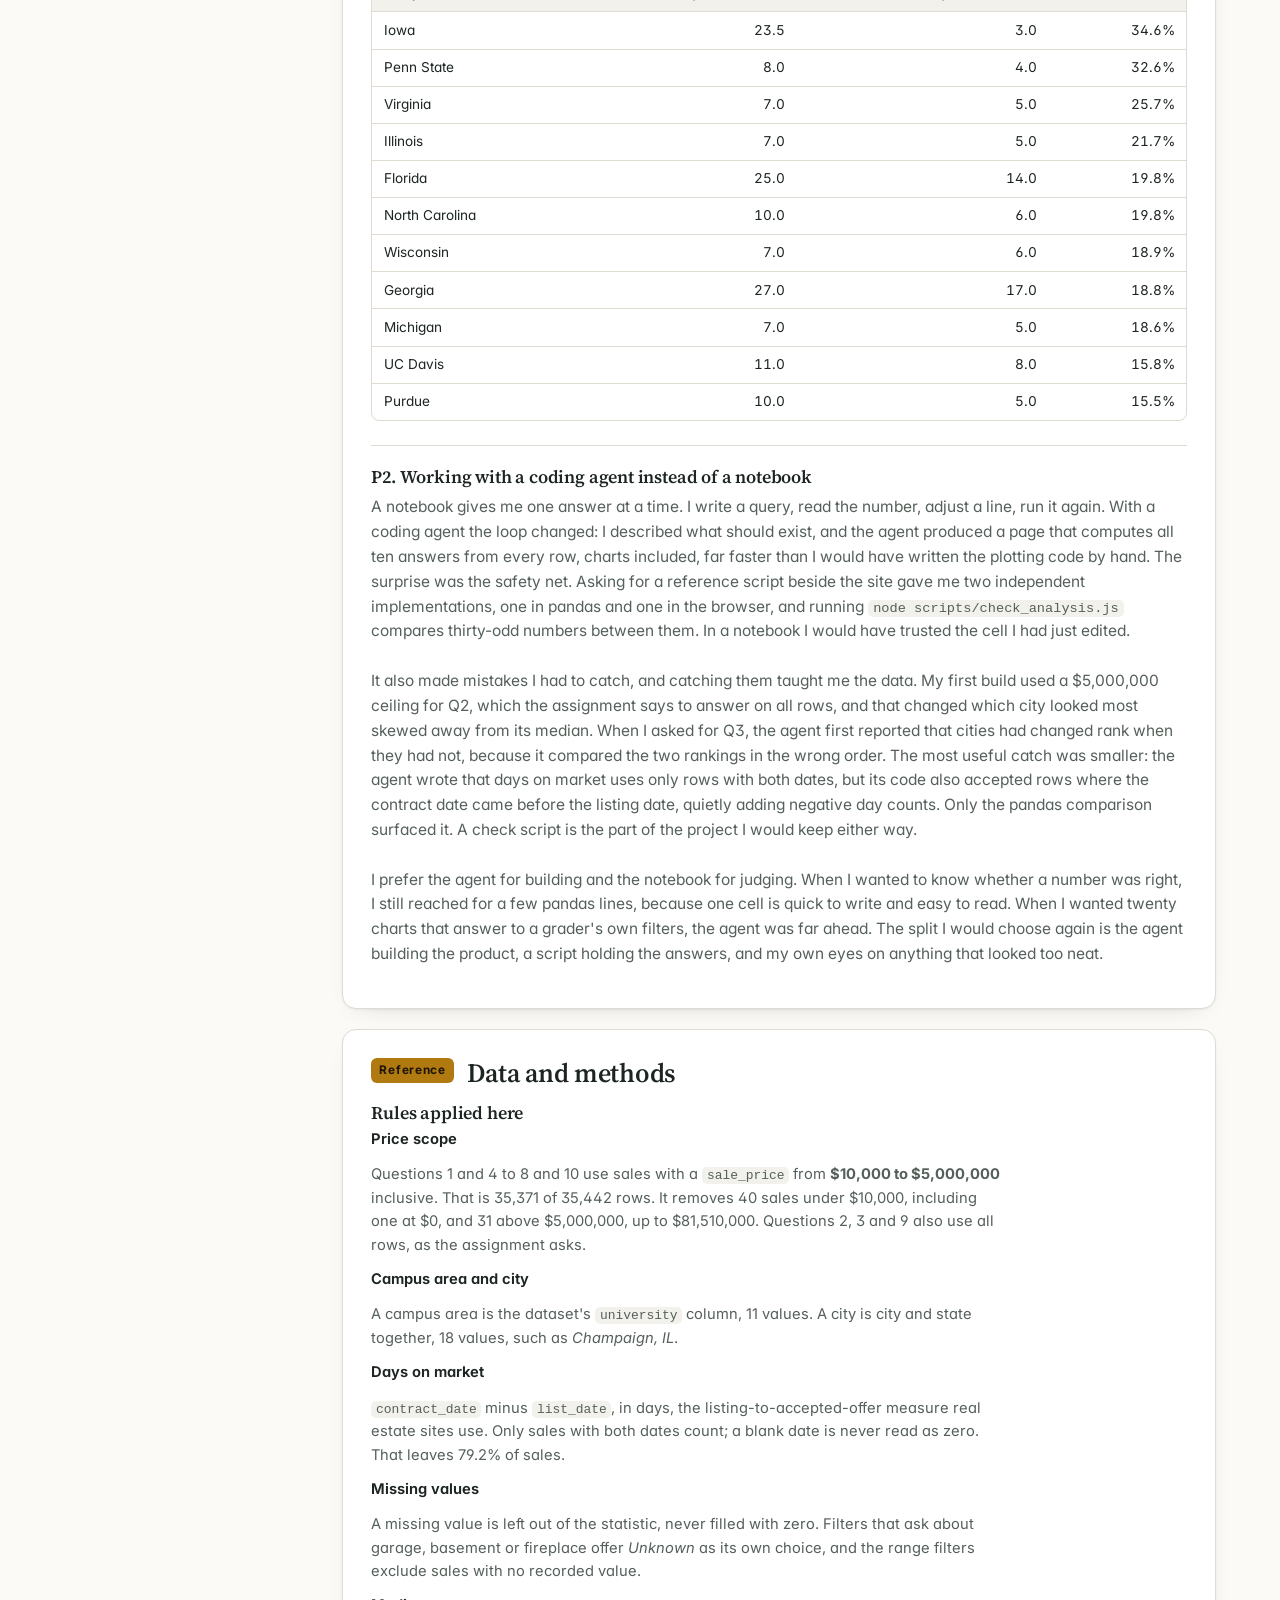
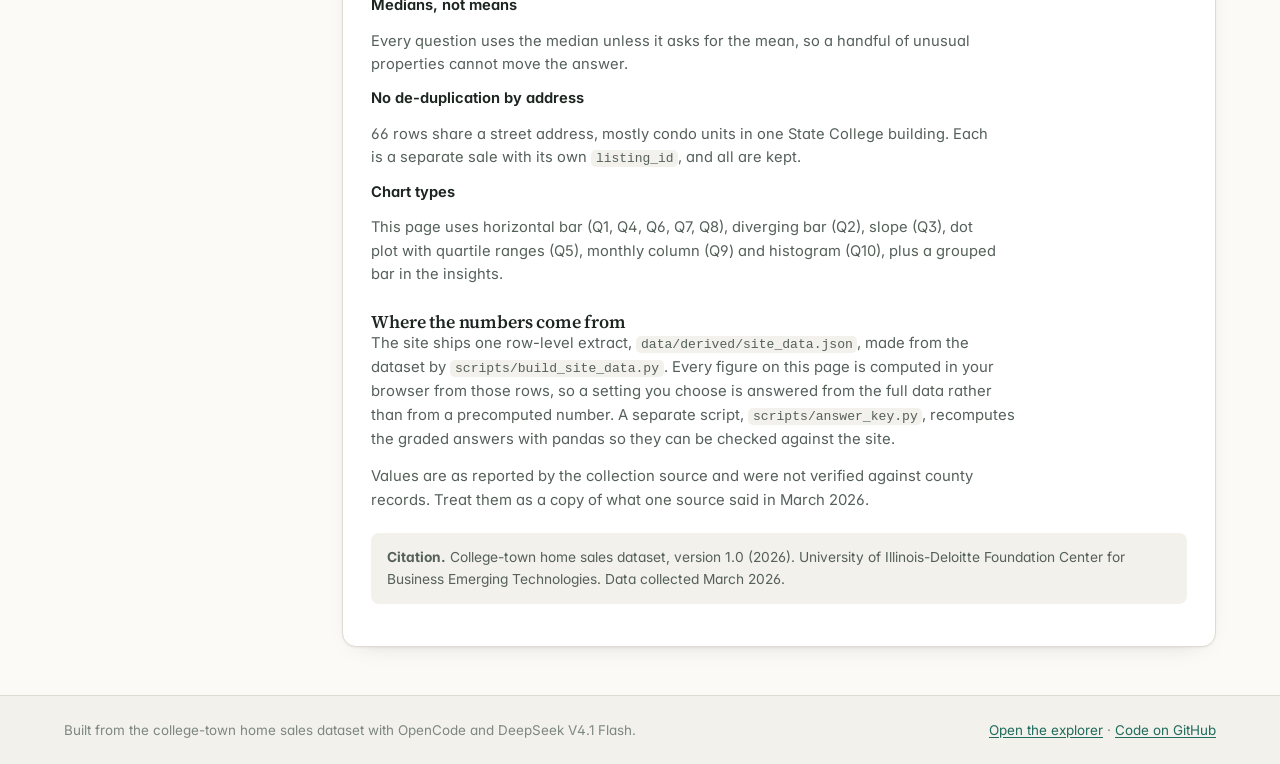
==== commit 2c2f4332: "Part 2: answer Q1-Q10 from the dataset, with an explorer Add the graded questions and insights to th" ====
--- a/index.html
+++ b/index.html
@@ -1,175 +1,422 @@
 <!DOCTYPE html>
-<html lang="en">
+<html lang="en" data-theme="light">
 <head>
   <meta charset="utf-8">
   <meta name="viewport" content="width=device-width, initial-scale=1">
-  <title>College-Town Home Sales Explorer</title>
-  <meta name="description" content="Explore 35,371 home sales near 11 college campuses: median price, price per square foot, days on market, and distance to campus.">
-  <link rel="icon" href="data:,">
-  <link rel="stylesheet" href="styles.css">
+  <title>College-Town Home Sales: Analysis and Explorer</title>
+  <meta name="description" content="Ten answered questions about 35,442 home sales near 11 college campuses, with an interactive explorer, filters, map and charts.">
+  <link rel="icon" href="data:image/svg+xml,%3Csvg xmlns='http://www.w3.org/2000/svg' viewBox='0 0 32 32'%3E%3Crect width='32' height='32' rx='7' fill='%231f6b5c'/%3E%3Cpath d='M8 17 16 9l8 8v7H8z' fill='%23f2c14e'/%3E%3C/svg%3E">
+  <link rel="preconnect" href="https://fonts.googleapis.com">
+  <link rel="preconnect" href="https://fonts.gstatic.com" crossorigin>
+  <link rel="stylesheet" href="https://fonts.googleapis.com/css2?family=Inter:wght@400;500;600;700&family=Source+Serif+4:opsz,wght@8..60,400;8..60,600&display=swap">
+  <link rel="stylesheet" href="styles.css?v=3">
 </head>
 <body>
-  <a class="skip" href="#main">Skip to content</a>
+  <a class="skip-link" href="#main">Skip to content</a>
+
+  <div id="loading" class="loading" role="status" aria-live="polite">
+    <div class="loading-box">
+      <span class="spinner" aria-hidden="true"></span>
+      <p>Loading 35,442 home sales&hellip;</p>
+    </div>
+  </div>
 
   <header class="site-header">
-    <div class="wrap">
-      <p class="eyebrow">College-town home sales, 2023&ndash;2026</p>
-      <h1>What a house costs near campus</h1>
-      <p class="lede">
-        An explorer for <strong id="n-sales">&hellip;</strong> recorded home sales around
-        <strong id="n-campuses">&hellip;</strong> university campuses in
-        <strong id="n-cities">&hellip;</strong> college towns. Compare towns by price, price per
-        square foot, how long homes sit on the market, and how close they are to campus.
-      </p>
-      <p class="meta-line">
-        Sale dates <span id="date-range">&hellip;</span>. Data collected March 2026.
-      </p>
+    <div class="wrap header-inner">
+      <a class="brand" href="index.html">
+        <span class="brand-mark" aria-hidden="true"></span>
+        <span class="brand-text">College-Town<small>Home Sales</small></span>
+      </a>
+      <nav class="site-nav" aria-label="Primary">
+        <a href="index.html" aria-current="page">Analysis</a>
+        <a href="explore.html">Explorer</a>
+        <a href="#data-methods">Data and methods</a>
+      </nav>
+      <button class="theme-toggle" id="theme-toggle" type="button" aria-pressed="false" aria-label="Switch to dark mode">
+        <svg class="icon-sun" viewBox="0 0 24 24" aria-hidden="true"><circle cx="12" cy="12" r="4.2"/><path d="M12 2.5v2.6M12 18.9v2.6M2.5 12h2.6M18.9 12h2.6M5.2 5.2l1.9 1.9M16.9 16.9l1.9 1.9M18.8 5.2l-1.9 1.9M7.1 16.9l-1.9 1.9"/></svg>
+        <svg class="icon-moon" viewBox="0 0 24 24" aria-hidden="true"><path d="M20 14.2A8.4 8.4 0 0 1 9.8 4a8.4 8.4 0 1 0 10.2 10.2z"/></svg>
+      </button>
     </div>
   </header>
 
-  <main id="main" class="wrap">
-
-    <section class="cards" aria-label="Headline figures">
-      <article class="card">
-        <h2>Median sale price</h2>
-        <p class="figure" id="kpi-median-price">&hellip;</p>
-        <p class="caption">Across all kept sales</p>
-      </article>
-      <article class="card">
-        <h2>Median price per sq ft</h2>
-        <p class="figure" id="kpi-ppsf">&hellip;</p>
-        <p class="caption">Homes with a recorded living area</p>
-      </article>
-      <article class="card">
-        <h2>Median days on market</h2>
-        <p class="figure" id="kpi-dom">&hellip;</p>
-        <p class="caption">Listing to accepted offer</p>
-      </article>
-      <article class="card">
-        <h2>Sales within 3 miles</h2>
-        <p class="figure" id="kpi-near">&hellip;</p>
-        <p class="caption">Of all kept sales</p>
-      </article>
+  <main id="main">
+    <section class="hero">
+      <div class="wrap">
+        <p class="eyebrow">Business analysis of price, pace and tax near campus</p>
+        <h1>What does a home cost near campus, and how fast does it sell?</h1>
+        <p class="hero-lede">
+          Every figure below is computed in your browser from 35,442 recorded home sales within
+          15 miles of 11 university campuses, collected March 2026. Questions one to six use the
+          whole dataset; questions seven to ten answer for settings you choose.
+        </p>
+        <dl class="stat-strip" id="stat-strip">
+          <div><dt>Sales in the file</dt><dd id="stat-sales">&mdash;</dd></div>
+          <div><dt>Cities</dt><dd id="stat-cities">&mdash;</dd></div>
+          <div><dt>Campus areas</dt><dd id="stat-campuses">&mdash;</dd></div>
+          <div><dt>Sale dates</dt><dd id="stat-dates">&mdash;</dd></div>
+        </dl>
+      </div>
     </section>
 
-    <section class="panel" id="city-section">
-      <div class="panel-head">
-        <h2>City comparison</h2>
-        <p>Click a column heading to sort. Click a row to highlight that town in the chart below.</p>
+    <div class="wrap layout">
+      <aside class="toc" aria-label="On this page">
+        <p class="toc-title">On this page</p>
+        <ol>
+          <li><a href="#q1">Q1 Highest median price</a></li>
+          <li><a href="#q2">Q2 Mean above median</a></li>
+          <li><a href="#q3">Q3 Rank shifts</a></li>
+          <li><a href="#q4">Q4 Price change, 2024&ndash;25</a></li>
+          <li><a href="#q5">Q5 Days on market</a></li>
+          <li><a href="#q6">Q6 Tax burden</a></li>
+          <li><a href="#q7">Q7 Cheapest for bedrooms</a></li>
+          <li><a href="#q8">Q8 Fastest at a price</a></li>
+          <li><a href="#q9">Q9 Sales by month</a></li>
+          <li><a href="#q10">Q10 Reach at a budget</a></li>
+          <li><a href="#insights">Insights</a></li>
+          <li><a href="#data-methods">Data and methods</a></li>
+        </ol>
+      </aside>
+
+      <div class="content">
+
+        <!-- ============================ Q1 ============================ -->
+        <section class="card q" id="q1" aria-labelledby="q1-h">
+          <header class="q-head">
+            <p class="q-tag">Q1</p>
+            <h2 id="q1-h">Which city has the highest median sale price?</h2>
+          </header>
+          <p class="answer" id="q1-answer">Computing&hellip;</p>
+          <figure class="chart-figure">
+            <figcaption>
+              <span class="fig-title">Median sale price by city</span>
+              <span class="fig-sub">18 cities, sales of $10,000 to $5,000,000</span>
+            </figcaption>
+            <div class="chart" id="q1-chart"></div>
+          </figure>
+          <details class="table-drawer">
+            <summary>Show every city's median price as a table</summary>
+            <div id="q1-table"></div>
+          </details>
+        </section>
+
+        <!-- ============================ Q2 ============================ -->
+        <section class="card q" id="q2" aria-labelledby="q2-h">
+          <header class="q-head">
+            <p class="q-tag">Q2</p>
+            <h2 id="q2-h">Which city's mean sale price is furthest above its median, as a percent of the median?</h2>
+          </header>
+          <p class="answer" id="q2-answer">Computing&hellip;</p>
+  <p class="q-note">
+    Removing the four Athens sales above $5 million leaves its median unchanged at $370,000 while its mean
+    drops to $455,639, so the same gap shrinks from 32.80% to 23.15%. Q3 ranks every city under that rule.
+  </p>
+          <figure class="chart-figure">
+            <figcaption>
+              <span class="fig-title">Mean above median, as a share of the median</span>
+              <span class="fig-sub">All 35,442 rows, no price rule</span>
+            </figcaption>
+            <div class="chart" id="q2-chart"></div>
+          </figure>
+          <details class="table-drawer">
+            <summary>Show mean and median for every city</summary>
+            <div id="q2-table"></div>
+          </details>
+        </section>
+
+        <!-- ============================ Q3 ============================ -->
+        <section class="card q" id="q3" aria-labelledby="q3-h">
+          <header class="q-head">
+            <p class="q-tag">Q3</p>
+            <h2 id="q3-h">Which cities change rank when expensive sales are removed?</h2>
+          </header>
+          <p class="answer" id="q3-answer">Computing&hellip;</p>
+          <figure class="chart-figure">
+            <figcaption>
+              <span class="fig-title">Mean sale price rank: all rows against sales of $10,000 to $5,000,000</span>
+              <span class="fig-sub">Rank 1 is the highest mean. Each line runs from the all-rows rank (left) to the rank on sales of $10,000 to $5,000,000 (right).</span>
+            </figcaption>
+            <div class="chart chart-tall" id="q3-chart"></div>
+          </figure>
+          <details class="table-drawer">
+            <summary>Show both rankings as a table</summary>
+            <div id="q3-table"></div>
+          </details>
+        </section>
+
+        <!-- ============================ Q4 ============================ -->
+        <section class="card q" id="q4" aria-labelledby="q4-h">
+          <header class="q-head">
+            <p class="q-tag">Q4</p>
+            <h2 id="q4-h">How much did the median sale price change from 2024 to 2025 in each campus area?</h2>
+          </header>
+          <p class="answer" id="q4-answer">Computing&hellip;</p>
+          <figure class="chart-figure">
+            <figcaption>
+              <span class="fig-title">Percent change in median sale price, 2024 to 2025</span>
+              <span class="fig-sub">11 campus areas, sales of $10,000 to $5,000,000</span>
+            </figcaption>
+            <div class="chart" id="q4-chart"></div>
+          </figure>
+          <details class="table-drawer">
+            <summary>Show the 2024 and 2025 medians</summary>
+            <div id="q4-table"></div>
+          </details>
+        </section>
+
+        <!-- ============================ Q5 ============================ -->
+        <section class="card q" id="q5" aria-labelledby="q5-h">
+          <header class="q-head">
+            <p class="q-tag">Q5</p>
+            <h2 id="q5-h">How long does a home take to go under contract in each campus area?</h2>
+          </header>
+          <p class="answer" id="q5-answer">Computing&hellip;</p>
+          <figure class="chart-figure">
+            <figcaption>
+              <span class="fig-title">Median days on market by campus area</span>
+              <span class="fig-sub">Listing to accepted offer. Dot plot with quartile ranges.</span>
+            </figcaption>
+            <div class="chart" id="q5-chart"></div>
+          </figure>
+          <details class="table-drawer">
+            <summary>Show days on market and coverage by campus area</summary>
+            <div id="q5-table"></div>
+          </details>
+        </section>
+
+        <!-- ============================ Q6 ============================ -->
+        <section class="card q" id="q6" aria-labelledby="q6-h">
+          <header class="q-head">
+            <p class="q-tag">Q6</p>
+            <h2 id="q6-h">How heavy is the property tax burden in each campus area?</h2>
+          </header>
+          <p class="answer" id="q6-answer">Computing&hellip;</p>
+          <figure class="chart-figure">
+            <figcaption>
+              <span class="fig-title">Total annual property tax as a percent of total sale price</span>
+              <span class="fig-sub">Summed tax over summed price, 11 campus areas</span>
+            </figcaption>
+            <div class="chart" id="q6-chart"></div>
+          </figure>
+          <details class="table-drawer">
+            <summary>Show the tax and price totals</summary>
+            <div id="q6-table"></div>
+          </details>
+        </section>
+
+        <!-- ============================ Q7 ============================ -->
+        <section class="card q interactive" id="q7" aria-labelledby="q7-h">
+          <header class="q-head">
+            <p class="q-tag">Q7</p>
+            <h2 id="q7-h">For an exact number of bedrooms, which city has the lowest median sale price?</h2>
+          </header>
+          <div class="control-row">
+            <label class="field" for="q7-beds">
+              Bedrooms (exactly)
+              <select id="q7-beds"></select>
+            </label>
+          </div>
+          <p class="answer" id="q7-answer">Computing&hellip;</p>
+          <figure class="chart-figure">
+            <figcaption>
+              <span class="fig-title">Median sale price by city for the selected bedroom count</span>
+              <span class="fig-sub">Cities with no sales of that size are left out</span>
+            </figcaption>
+            <div class="chart" id="q7-chart"></div>
+          </figure>
+          <details class="table-drawer">
+            <summary>Show every city's median and sale count</summary>
+            <div id="q7-table"></div>
+          </details>
+        </section>
+
+        <!-- ============================ Q8 ============================ -->
+        <section class="card q interactive" id="q8" aria-labelledby="q8-h">
+          <header class="q-head">
+            <p class="q-tag">Q8</p>
+            <h2 id="q8-h">Within a price range, which city's homes go under contract fastest?</h2>
+          </header>
+          <div class="control-row">
+            <label class="field" for="q8-min">
+              Minimum price
+              <input type="number" id="q8-min" min="10000" max="5000000" step="1000" value="200000" inputmode="numeric">
+            </label>
+            <label class="field" for="q8-max">
+              Maximum price
+              <input type="number" id="q8-max" min="10000" max="5000000" step="1000" value="400000" inputmode="numeric">
+            </label>
+          </div>
+          <p class="answer" id="q8-answer">Computing&hellip;</p>
+          <figure class="chart-figure">
+            <figcaption>
+              <span class="fig-title">Median days on market by city within the chosen price range</span>
+              <span class="fig-sub">Only sales with both a listing and a contract date count</span>
+            </figcaption>
+            <div class="chart" id="q8-chart"></div>
+          </figure>
+          <details class="table-drawer">
+            <summary>Show every city's median days on market and sale count</summary>
+            <div id="q8-table"></div>
+          </details>
+        </section>
+
+        <!-- ============================ Q9 ============================ -->
+        <section class="card q interactive" id="q9" aria-labelledby="q9-h">
+          <header class="q-head">
+            <p class="q-tag">Q9</p>
+            <h2 id="q9-h">In a chosen city and year, which month had the most sales?</h2>
+          </header>
+          <div class="control-row">
+            <label class="field" for="q9-city">
+              City
+              <select id="q9-city"></select>
+            </label>
+            <label class="field" for="q9-year">
+              Year
+              <select id="q9-year"></select>
+            </label>
+          </div>
+          <p class="answer" id="q9-answer">Computing&hellip;</p>
+          <figure class="chart-figure">
+            <figcaption>
+              <span class="fig-title">Recorded sales by month of closing</span>
+              <span class="fig-sub">All rows with a sale date, no price rule</span>
+            </figcaption>
+            <div class="chart" id="q9-chart"></div>
+          </figure>
+          <details class="table-drawer">
+            <summary>Show the monthly counts</summary>
+            <div id="q9-table"></div>
+          </details>
+        </section>
+
+        <!-- ============================ Q10 =========================== -->
+        <section class="card q interactive" id="q10" aria-labelledby="q10-h">
+          <header class="q-head">
+            <p class="q-tag">Q10</p>
+            <h2 id="q10-h">With a budget and a bedroom floor, how close can a buyer get to campus?</h2>
+          </header>
+          <div class="control-row">
+            <label class="field" for="q10-campus">
+              Campus area
+              <select id="q10-campus"></select>
+            </label>
+            <label class="field" for="q10-budget">
+              Maximum budget
+              <input type="number" id="q10-budget" min="10000" max="5000000" step="5000" value="400000" inputmode="numeric">
+            </label>
+            <label class="field" for="q10-beds">
+              Minimum bedrooms
+              <input type="number" id="q10-beds" min="0" max="10" step="1" value="3" inputmode="numeric">
+            </label>
+          </div>
+          <p class="answer" id="q10-answer">Computing&hellip;</p>
+          <figure class="chart-figure">
+            <figcaption>
+              <span class="fig-title">Distance to campus for matching sales</span>
+              <span class="fig-sub">Histogram of straight-line miles, with the median marked</span>
+            </figcaption>
+            <div class="chart" id="q10-chart"></div>
+          </figure>
+        </section>
+
+        <!-- ========================== Insights ======================== -->
+        <section class="card" id="insights" aria-labelledby="insights-h">
+          <header class="q-head">
+            <p class="q-tag alt">Insights</p>
+            <h2 id="insights-h">What the work turned up</h2>
+          </header>
+
+          <article class="insight" id="insight-p1">
+            <h3>P1. A blank listing date is not zero days on market</h3>
+            <p id="p1-body">Computing&hellip;</p>
+            <figure class="chart-figure">
+              <figcaption>
+                <span class="fig-title">The same median, computed two ways</span>
+                <span class="fig-sub">Treating a blank list date as instant sale against leaving it out</span>
+              </figcaption>
+              <div class="chart" id="p1-chart"></div>
+            </figure>
+            <div id="p1-table"></div>
+          </article>
+
+          <article class="insight" id="insight-p2">
+            <h3>P2. Working with a coding agent instead of a notebook</h3>
+            <p id="p2-body">Computing&hellip;</p>
+          </article>
+        </section>
+
+        <!-- ======================= Data and methods ==================== -->
+        <section class="card" id="data-methods" aria-labelledby="dm-h">
+          <header class="q-head">
+            <p class="q-tag alt">Reference</p>
+            <h2 id="dm-h">Data and methods</h2>
+          </header>
+
+          <h3>Rules applied here</h3>
+          <dl class="rules">
+            <dt>Price scope</dt>
+            <dd>Questions 1 and 4 to 8 and 10 use sales with a <code>sale_price</code> from
+              <strong>$10,000 to $5,000,000</strong> inclusive. That is 35,371 of 35,442 rows. It removes
+              40 sales under $10,000, including one at $0, and 31 above $5,000,000, up to
+              $81,510,000. Questions 2, 3 and 9 also use all rows, as the assignment asks.</dd>
+            <dt>Campus area and city</dt>
+            <dd>A campus area is the dataset's <code>university</code> column, 11 values. A city is city
+              and state together, 18 values, such as <em>Champaign, IL</em>.</dd>
+            <dt>Days on market</dt>
+            <dd><code>contract_date</code> minus <code>list_date</code>, in days, the listing-to-accepted-offer
+              measure real estate sites use. Only sales with both dates count; a blank date is never
+              read as zero. That leaves 79.2% of sales.</dd>
+            <dt>Missing values</dt>
+            <dd>A missing value is left out of the statistic, never filled with zero. Filters that
+              ask about garage, basement or fireplace offer <em>Unknown</em> as its own choice, and
+              the range filters exclude sales with no recorded value.</dd>
+            <dt>Medians, not means</dt>
+            <dd>Every question uses the median unless it asks for the mean, so a handful of unusual
+              properties cannot move the answer.</dd>
+            <dt>No de-duplication by address</dt>
+            <dd>66 rows share a street address, mostly condo units in one State College building. Each
+              is a separate sale with its own <code>listing_id</code>, and all are kept.</dd>
+            <dt>Chart types</dt>
+            <dd>This page uses horizontal bar (Q1, Q4, Q6, Q7, Q8), diverging bar (Q2), slope (Q3),
+              dot plot with quartile ranges (Q5), monthly column (Q9) and histogram (Q10), plus a
+              grouped bar in the insights.</dd>
+          </dl>
+
+          <h3>Where the numbers come from</h3>
+          <p class="method-text">
+            The site ships one row-level extract, <code>data/derived/site_data.json</code>, made
+            from the dataset by <code>scripts/build_site_data.py</code>. Every figure on this page is
+            computed in your browser from those rows, so a setting you choose is answered from the
+            full data rather than from a precomputed number. A separate script,
+            <code>scripts/answer_key.py</code>, recomputes the graded answers with pandas so they can
+            be checked against the site.
+          </p>
+          <p class="method-text">
+            Values are as reported by the collection source and were not verified against county
+            records. Treat them as a copy of what one source said in March 2026.
+          </p>
+          <p class="citation">
+            <strong>Citation.</strong> College-town home sales dataset, version 1.0 (2026). University of
+            Illinois-Deloitte Foundation Center for Business Emerging Technologies. Data collected
+            March 2026.
+          </p>
+        </section>
+
       </div>
-      <div class="table-scroll">
-        <table id="city-table">
-          <thead>
-            <tr>
-              <th scope="col" data-sort="city" class="text">City</th>
-              <th scope="col" data-sort="university" class="text">Nearest campus</th>
-              <th scope="col" data-sort="sales" class="num" aria-sort="none">Sales</th>
-              <th scope="col" data-sort="median_price" class="num" aria-sort="descending">Median price</th>
-              <th scope="col" data-sort="median_ppsf" class="num" aria-sort="none">Median $/sq ft</th>
-              <th scope="col" data-sort="median_sqft" class="num" aria-sort="none">Median sq ft</th>
-              <th scope="col" data-sort="median_dom" class="num" aria-sort="none">Median days on market</th>
-              <th scope="col" data-sort="median_miles" class="num" aria-sort="none">Median miles to campus</th>
-              <th scope="col" data-sort="share_under_3_mi" class="num" aria-sort="none">Within 3 mi</th>
-            </tr>
-          </thead>
-          <tbody></tbody>
-        </table>
-      </div>
-      <p class="footnote">
-        Days on market uses only sales with both a listing and a contract date
-        (<span id="dom-coverage">&hellip;</span> of kept sales). A blank date is not counted as zero days.
-      </p>
-    </section>
-
-    <section class="panel" id="scatter-section">
-      <div class="panel-head">
-        <h2>Every sale, one dot</h2>
-        <p>Living area against sale price. Use the controls to filter by campus and town.</p>
-      </div>
-      <form class="controls" id="scatter-controls">
-        <label>
-          Campus
-          <select id="filter-campus">
-            <option value="">All campuses</option>
-          </select>
-        </label>
-        <label>
-          Town
-          <select id="filter-city">
-            <option value="">All towns</option>
-          </select>
-        </label>
-      </form>
-      <div class="chart-holder">
-        <canvas id="scatter" role="img" aria-label="Scatter plot of living area against sale price"></canvas>
-      </div>
-      <p class="footnote" id="scatter-note">&hellip;</p>
-    </section>
-
-    <section class="panel">
-      <div class="panel-head">
-        <h2>Median price by year of sale</h2>
-        <p>All kept sales, grouped by the calendar year the sale closed.</p>
-      </div>
-      <div class="chart-holder short">
-        <canvas id="trend" role="img" aria-label="Bar chart of median sale price by year"></canvas>
-      </div>
-      <p class="footnote">
-        2026 covers only January through March, so treat that bar as a partial year.
-      </p>
-    </section>
-
-    <section class="panel" id="notes">
-      <div class="panel-head">
-        <h2>How these numbers were made</h2>
-      </div>
-      <ul class="rules">
-        <li>
-          <strong>Implausible prices are dropped.</strong> We keep sales from
-          <span id="rule-min">&hellip;</span> to <span id="rule-max">&hellip;</span>.
-          That removes <span id="rule-low">&hellip;</span> sales under the floor (including one at $0)
-          and <span id="rule-high">&hellip;</span> above the ceiling (up to $81.5 million), for
-          <span id="rule-kept">&hellip;</span> of <span id="rule-total">&hellip;</span> rows.
-        </li>
-        <li>
-          <strong>Price per square foot</strong> uses only homes with a living area above zero;
-          127 rows report zero square feet and cannot be divided.
-        </li>
-        <li>
-          <strong>Days on market</strong> is the gap from listing to accepted offer, not to closing.
-          Closing adds roughly a month. We do not treat a missing date as zero days.
-        </li>
-        <li>
-          <strong>No de-duplication by address.</strong> 66 rows share a street address, mostly condo
-          units in one State College building. Each is a separate sale with its own listing id.
-        </li>
-        <li>
-          <strong>Home type is ignored.</strong> The source labels nearly every row "single family",
-          including condo units, so we do not filter or group by it.
-        </li>
-        <li>
-          <strong>Medians, not means.</strong> A handful of very large or unusual properties would
-          pull averages upward, so every headline figure here is a median.
-        </li>
-      </ul>
-      <p class="footnote">
-        Figures are recomputed from the raw CSV by
-        <code>scripts/build_site_data.py</code>, which writes <code>data/derived/site_data.json</code>.
-        The five original dataset files in <code>data/</code> are unchanged.
-      </p>
-    </section>
+    </div>
   </main>
 
   <footer class="site-footer">
-    <div class="wrap">
-      <p>
-        College-town home sales dataset, version 1.0 (2026). University of Illinois-Deloitte
-        Foundation Center for Business Emerging Technologies. Data collected March 2026.
-      </p>
-      <p><a href="https://github.com/bsalbilla06/college-town-home-sales">Source and code on GitHub</a></p>
+    <div class="wrap footer-inner">
+      <p>Built from the college-town home sales dataset with OpenCode and DeepSeek V4.1 Flash.</p>
+      <p><a href="explore.html">Open the explorer</a> &middot; <a href="https://github.com/bsalbilla06/college-town-home-sales">Code on GitHub</a></p>
     </div>
   </footer>
 
-  <script src="app.js"></script>
+  <script src="p2.js?v=3"></script>
+  <script src="charts.js?v=3"></script>
+  <script src="analysis.js?v=3"></script>
+  <script src="theme.js?v=3"></script>
+  <script src="ui.js?v=3"></script>
 </body>
 </html>
--- a/styles.css
+++ b/styles.css
@@ -1,287 +1,594 @@
+/* College-Town Home Sales
+   A small palette, two themes, and one set of layout rules shared by
+   the analysis page and the explorer. */
+
+/* ------------------------------ tokens ------------------------------ */
 :root {
-  --ink: #1c2430;
-  --ink-soft: #4c5a6b;
-  --line: #dfe4ea;
-  --paper: #ffffff;
-  --wash: #f6f8fa;
-  --accent: #2557a7;
-  --accent-soft: #e8eef9;
-  --highlight: #f5b02e;
-  --radius: 10px;
-  color-scheme: light;
-}
-
-* { box-sizing: border-box; }
-
-html { -webkit-text-size-adjust: 100%; }
+  --font-sans: "Inter", ui-sans-serif, system-ui, -apple-system, "Segoe UI", sans-serif;
+  --font-serif: "Source Serif 4", Georgia, "Times New Roman", serif;
+
+  --paper: #fbfaf7;
+  --surface: #ffffff;
+  --surface-2: #f3f1ec;
+  --surface-3: #e9e6df;
+  --ink: #1d2521;
+  --ink-2: #55605a;
+  --ink-3: #7d8781;
+  --line: #dfdbd2;
+  --line-strong: #c9c4b8;
+
+  --accent: #1f6b5c;
+  --accent-ink: #ffffff;
+  --accent-soft: #e2efe9;
+  --accent-2: #0f4a3f;
+  --gold: #b07a10;
+  --gold-soft: #f6ecd5;
+  --muted: #a9b2ac;
+  --muted-2: #cfd5d0;
+  --neg: #a8472c;
+  --neg-soft: #f6e3dd;
+
+  --shadow: 0 1px 2px rgba(29, 37, 33, 0.05), 0 8px 24px -18px rgba(29, 37, 33, 0.35);
+  --radius: 14px;
+  --radius-sm: 8px;
+  --wrap: 76rem;
+  --focus: 0 0 0 3px rgba(31, 107, 92, 0.35);
+}
+
+[data-theme="dark"] {
+  --paper: #121716;
+  --surface: #1a201e;
+  --surface-2: #212927;
+  --surface-3: #2a3331;
+  --ink: #edf1ee;
+  --ink-2: #b3bdb7;
+  --ink-3: #8b968f;
+  --line: #2f3936;
+  --line-strong: #434f4b;
+
+  --accent: #57c2a8;
+  --accent-ink: #0c211c;
+  --accent-soft: #1d3a33;
+  --accent-2: #8fdcc7;
+  --gold: #e8b85c;
+  --gold-soft: #3a2f17;
+  --muted: #5d6a64;
+  --muted-2: #3f4a46;
+  --neg: #e58b6f;
+  --neg-soft: #3c251f;
+
+  --shadow: 0 1px 2px rgba(0, 0, 0, 0.4), 0 10px 30px -20px rgba(0, 0, 0, 0.8);
+  --focus: 0 0 0 3px rgba(87, 194, 168, 0.45);
+}
+
+/* ------------------------------ base ------------------------------- */
+*, *::before, *::after { box-sizing: border-box; }
+
+html { -webkit-text-size-adjust: 100%; scroll-behavior: smooth; scroll-padding-top: 5.5rem; }
 
 body {
   margin: 0;
   background: var(--paper);
   color: var(--ink);
-  font: 16px/1.55 -apple-system, BlinkMacSystemFont, "Segoe UI", Roboto, Helvetica, Arial, sans-serif;
-}
-
-.wrap {
-  max-width: 68rem;
-  margin: 0 auto;
-  padding: 0 1.25rem;
-}
-
-a { color: var(--accent); }
-
-.skip {
-  position: absolute;
-  left: -9999px;
-}
-.skip:focus {
-  left: 1rem;
-  top: 1rem;
-  z-index: 10;
-  background: var(--paper);
-  padding: 0.5rem 0.75rem;
-  border-radius: 6px;
-}
-
-/* ---------- header ---------- */
+  font-family: var(--font-sans);
+  font-size: 16px;
+  line-height: 1.6;
+  font-feature-settings: "cv11", "ss01";
+  -webkit-font-smoothing: antialiased;
+}
+
+h1, h2, h3, h4 { font-family: var(--font-serif); font-weight: 600; line-height: 1.2; letter-spacing: -0.01em; margin: 0; }
+h1 { font-size: clamp(1.9rem, 4.2vw, 3rem); }
+h2 { font-size: clamp(1.3rem, 2.2vw, 1.65rem); }
+h3 { font-size: 1.12rem; }
+p { margin: 0 0 0.85rem; }
+a { color: var(--accent); text-underline-offset: 2px; }
+code { font-size: 0.88em; background: var(--surface-2); padding: 0.08em 0.35em; border-radius: 5px; }
+
+:focus-visible { outline: none; box-shadow: var(--focus); border-radius: 6px; }
+
+.wrap { width: 100%; max-width: var(--wrap); margin: 0 auto; padding: 0 clamp(1rem, 3vw, 2rem); }
+
+.skip-link {
+  position: absolute; left: -9999px; top: 0.5rem; z-index: 50;
+  background: var(--surface); padding: 0.6rem 0.9rem; border-radius: var(--radius-sm);
+  border: 1px solid var(--line);
+}
+.skip-link:focus { left: 1rem; }
+
+/* ------------------------------ header ----------------------------- */
 .site-header {
+  position: sticky; top: 0; z-index: 30;
+  background: color-mix(in srgb, var(--paper) 88%, transparent);
+  backdrop-filter: saturate(140%) blur(10px);
   border-bottom: 1px solid var(--line);
-  background: linear-gradient(180deg, var(--wash), var(--paper));
-  padding: 3rem 0 2rem;
-}
-
-.eyebrow {
-  margin: 0 0 0.4rem;
-  font-size: 0.8rem;
-  letter-spacing: 0.08em;
-  text-transform: uppercase;
-  color: var(--accent);
-  font-weight: 600;
-}
-
-h1 {
-  margin: 0 0 0.6rem;
-  font-size: clamp(1.8rem, 4vw, 2.6rem);
-  line-height: 1.15;
-  letter-spacing: -0.02em;
-}
-
-.lede {
-  margin: 0;
-  max-width: 46rem;
-  font-size: 1.05rem;
-  color: var(--ink-soft);
-}
-
-.meta-line {
-  margin: 1rem 0 0;
-  font-size: 0.85rem;
-  color: var(--ink-soft);
-}
-
-/* ---------- KPI cards ---------- */
-.cards {
-  display: grid;
-  grid-template-columns: repeat(auto-fit, minmax(13rem, 1fr));
-  gap: 1rem;
-  margin: 1.75rem 0;
-}
-
+}
+
+.header-inner {
+  display: flex; align-items: center; gap: 1.25rem;
+  min-height: 4rem;
+}
+
+.brand { display: flex; align-items: center; gap: 0.6rem; text-decoration: none; color: var(--ink); flex: none; }
+.brand-mark {
+  width: 1.9rem; height: 1.9rem; border-radius: 7px; background: var(--accent);
+  display: grid; place-items: center; position: relative; overflow: hidden;
+}
+.brand-mark::before {
+  content: ""; position: absolute; inset: 0.55rem 0.42rem 0.4rem; background: var(--gold);
+  clip-path: polygon(0 42%, 50% 0, 100% 42%, 100% 100%, 0 100%);
+}
+.brand-text { display: flex; flex-direction: column; line-height: 1.1; font-weight: 600; font-size: 0.98rem; }
+.brand-text small { font-weight: 500; font-size: 0.72rem; color: var(--ink-3); letter-spacing: 0.04em; text-transform: uppercase; }
+
+.site-nav { display: flex; gap: 0.25rem; margin-left: auto; }
+.site-nav a {
+  text-decoration: none; color: var(--ink-2); font-size: 0.9rem; font-weight: 500;
+  padding: 0.45rem 0.7rem; border-radius: var(--radius-sm);
+}
+.site-nav a:hover { background: var(--surface-2); color: var(--ink); }
+.site-nav a[aria-current="page"] { color: var(--accent); background: var(--accent-soft); }
+
+.theme-toggle {
+  flex: none; width: 2.4rem; height: 2.4rem; border-radius: 50%;
+  border: 1px solid var(--line); background: var(--surface); color: var(--ink-2);
+  display: grid; place-items: center; cursor: pointer;
+  transition: background 0.15s, border-color 0.15s, color 0.15s;
+}
+.theme-toggle:hover { background: var(--surface-2); color: var(--ink); border-color: var(--line-strong); }
+.theme-toggle svg { width: 1.15rem; height: 1.15rem; fill: none; stroke: currentColor; stroke-width: 1.7; stroke-linecap: round; stroke-linejoin: round; }
+.theme-toggle .icon-moon { display: none; fill: currentColor; stroke: none; }
+[data-theme="dark"] .theme-toggle .icon-sun { display: none; }
+[data-theme="dark"] .theme-toggle .icon-moon { display: block; }
+
+/* ------------------------------- hero ------------------------------ */
+.hero { padding: clamp(2.25rem, 5vw, 3.75rem) 0 clamp(1.5rem, 3vw, 2.25rem); }
+.hero .eyebrow {
+  margin: 0 0 0.75rem; font-size: 0.78rem; font-weight: 600; letter-spacing: 0.09em;
+  text-transform: uppercase; color: var(--accent);
+}
+.hero h1 { max-width: 22ch; }
+.hero-lede { margin: 1rem 0 0; max-width: 62ch; color: var(--ink-2); font-size: 1.05rem; }
+
+.stat-strip {
+  display: grid; grid-template-columns: repeat(4, minmax(0, 1fr)); gap: 1px;
+  margin: 2rem 0 0; background: var(--line); border: 1px solid var(--line);
+  border-radius: var(--radius); overflow: hidden;
+}
+.stat-strip > div { background: var(--surface); padding: 0.9rem 1rem; }
+.stat-strip dt { font-size: 0.74rem; font-weight: 600; letter-spacing: 0.06em; text-transform: uppercase; color: var(--ink-3); }
+.stat-strip dd { margin: 0.15rem 0 0; font-family: var(--font-serif); font-size: 1.35rem; font-weight: 600; font-variant-numeric: tabular-nums; }
+
+/* ------------------------------ layout ----------------------------- */
+.layout {
+  display: grid; grid-template-columns: 15rem minmax(0, 1fr); gap: clamp(1.25rem, 3vw, 2.5rem);
+  align-items: start; padding-bottom: 3rem;
+}
+
+.toc {
+  position: sticky; top: 5rem; padding: 0.5rem 0;
+  max-height: calc(100vh - 6rem); overflow: auto;
+}
+.toc-title { font-size: 0.74rem; font-weight: 600; letter-spacing: 0.08em; text-transform: uppercase; color: var(--ink-3); margin: 0 0 0.5rem; }
+.toc ol { list-style: none; margin: 0; padding: 0; display: grid; gap: 1px; border-left: 2px solid var(--line); }
+.toc a {
+  display: block; padding: 0.3rem 0.75rem; margin-left: -2px; border-left: 2px solid transparent;
+  font-size: 0.86rem; color: var(--ink-2); text-decoration: none;
+}
+.toc a:hover { color: var(--ink); border-left-color: var(--line-strong); }
+.toc a.is-active { color: var(--accent); border-left-color: var(--accent); font-weight: 600; }
+
+.content { min-width: 0; display: grid; gap: 1.25rem; }
+
+/* ------------------------------- card ------------------------------ */
 .card {
+  background: var(--surface); border: 1px solid var(--line); border-radius: var(--radius);
+  padding: clamp(1.1rem, 2.4vw, 1.75rem); box-shadow: var(--shadow);
+  scroll-margin-top: 5.5rem;
+}
+.card.interactive { border-color: color-mix(in srgb, var(--accent) 32%, var(--line)); }
+
+.q-head { display: flex; align-items: flex-start; gap: 0.85rem; margin-bottom: 0.75rem; }
+.q-tag {
+  flex: none; margin: 0; font-family: var(--font-sans); font-size: 0.74rem; font-weight: 700;
+  letter-spacing: 0.06em; color: var(--accent-ink); background: var(--accent);
+  padding: 0.22rem 0.5rem; border-radius: 6px; line-height: 1.5;
+}
+.q-tag.alt { background: var(--gold); color: #1d1403; }
+.q-head h2 { max-width: 46ch; }
+
+/* the one-sentence answer */
+.answer {
+  margin: 0.4rem 0 1.1rem; padding: 0.85rem 1rem 0.85rem 1.1rem;
+  background: var(--accent-soft); border-left: 3px solid var(--accent); border-radius: 0 var(--radius-sm) var(--radius-sm) 0;
+  font-size: 1.02rem; color: var(--ink);
+}
+.answer strong { font-weight: 700; }
+.answer .answer-lead { display: block; font-family: var(--font-serif); font-size: 1.22rem; font-weight: 600; margin-bottom: 0.2rem; }
+.answer .answer-detail { display: block; font-size: 0.92rem; color: var(--ink-2); margin-top: 0.35rem; }
+.answer.is-empty { background: var(--surface-2); border-left-color: var(--ink-3); }
+
+/* ------------------------------ charts ----------------------------- */
+.chart-figure { margin: 0; }
+.chart-figure figcaption { display: flex; flex-direction: column; gap: 0.1rem; margin-bottom: 0.6rem; }
+.fig-title { font-weight: 600; font-size: 0.95rem; }
+.fig-sub { font-size: 0.8rem; color: var(--ink-3); }
+
+.chart { position: relative; width: 100%; height: 21rem; overflow: visible; }
+/* The SVG is sized numerically to its box, so let it fill the width on its own. */
+.chart > svg { width: 100%; height: auto; display: block; }
+.chart.chart-tall { height: 27rem; }
+.chart.chart-short { height: 16rem; }
+.chart svg { display: block; width: 100%; height: 100%; overflow: visible; }
+
+.chart .axis-line { stroke: var(--line-strong); stroke-width: 1; }
+.chart .grid-line { stroke: var(--line); stroke-width: 1; stroke-dasharray: 3 4; }
+.chart .tick-label { fill: var(--ink-3); font-family: var(--font-sans); font-size: 11px; }
+.chart .axis-label { fill: var(--ink-2); font-family: var(--font-sans); font-size: 11.5px; font-weight: 600; letter-spacing: 0.02em; }
+.chart .value-label { fill: var(--ink); font-family: var(--font-sans); font-size: 11.5px; font-weight: 600; font-variant-numeric: tabular-nums; }
+.chart .value-label.is-inside { fill: var(--paper); }
+.chart .bar.is-answer + .value-label.is-inside { fill: var(--paper); }
+.chart .cat-label { fill: var(--ink-2); font-family: var(--font-sans); font-size: 12px; }
+.chart .cat-label.is-answer { fill: var(--ink); font-weight: 700; }
+.chart .bar { fill: var(--muted-2); transition: fill 0.12s; }
+.chart .bar.is-answer { fill: var(--accent); }
+.chart .answer-row { fill: var(--accent-soft); opacity: 0.55; }
+.chart .bar.is-negative { fill: var(--neg-soft); }
+.chart .bar.is-negative.is-answer { fill: var(--neg); }
+.chart .bar-hit:hover + .bar, .chart .bar:hover { filter: brightness(0.94); }
+.chart .dot { fill: var(--accent); stroke: var(--surface); stroke-width: 1.5; }
+.chart .range-line { stroke: var(--muted); stroke-width: 1.4; }
+.chart .range-cap { stroke: var(--muted); stroke-width: 1.4; }
+.chart .mean-line { stroke: var(--ink-2); stroke-width: 1.6; stroke-dasharray: 4 3; }
+.chart .median-line { stroke: var(--ink); stroke-width: 1.6; }
+.chart .annotation { fill: var(--ink-2); font-family: var(--font-sans); font-size: 11px; }
+.chart .zero-line { stroke: var(--ink-2); stroke-width: 1.2; }
+.chart .slope-line { stroke: var(--muted); stroke-width: 2; fill: none; }
+.chart .slope-line.is-answer { stroke: var(--accent); stroke-width: 3; }
+.chart .slope-dot { fill: var(--surface); stroke: var(--muted); stroke-width: 2; }
+.chart .slope-dot.is-answer { stroke: var(--accent); fill: var(--accent); }
+.chart .col { fill: var(--muted-2); }
+.chart .col.is-answer { fill: var(--accent); }
+.chart .hist { fill: var(--muted-2); }
+.chart .hist.is-answer { fill: var(--accent-soft); stroke: var(--accent); }
+.chart .ghost-bar { fill: var(--muted-2); opacity: 0.45; }
+
+.chart .hit { fill: transparent; cursor: default; }
+.chart .hit:focus-visible { fill: var(--accent-soft); }
+
+.chart-empty {
+  display: grid; place-items: center; height: 100%; text-align: center;
+  color: var(--ink-3); font-size: 0.92rem; padding: 1rem;
+}
+
+/* tooltips */
+.tooltip {
+  position: fixed; z-index: 60; pointer-events: none; opacity: 0;
+  transition: opacity 0.1s ease;
+  background: var(--ink); color: var(--paper);
+  border-radius: 8px; padding: 0.5rem 0.65rem; font-size: 0.8rem; line-height: 1.45;
+  max-width: 15rem; box-shadow: 0 6px 20px -8px rgba(0, 0, 0, 0.5);
+}
+[data-theme="dark"] .tooltip { background: var(--surface-3); color: var(--ink); border: 1px solid var(--line-strong); }
+.tooltip.is-visible { opacity: 1; }
+.tooltip-title { font-weight: 600; margin-bottom: 0.15rem; }
+.tooltip-row { display: flex; justify-content: space-between; gap: 0.75rem; font-variant-numeric: tabular-nums; }
+.tooltip-row span:first-child { opacity: 0.8; }
+
+/* ------------------------------ tables ----------------------------- */
+.table-drawer { margin-top: 1rem; border-top: 1px solid var(--line); padding-top: 0.5rem; }
+.table-drawer summary {
+  cursor: pointer; font-size: 0.86rem; font-weight: 600; color: var(--accent);
+  padding: 0.3rem 0; list-style: none;
+}
+.table-drawer summary::-webkit-details-marker { display: none; }
+.table-drawer summary::before { content: "▸ "; display: inline-block; transition: transform 0.15s; }
+.table-drawer[open] summary::before { transform: rotate(90deg); }
+
+.table-scroll { overflow-x: auto; margin-top: 0.5rem; border: 1px solid var(--line); border-radius: var(--radius-sm); }
+table.data { width: 100%; border-collapse: collapse; font-size: 0.85rem; }
+table.data th, table.data td { padding: 0.45rem 0.7rem; border-bottom: 1px solid var(--line); text-align: left; white-space: nowrap; }
+table.data thead th { background: var(--surface-2); font-weight: 600; font-size: 0.78rem; color: var(--ink-2); position: sticky; top: 0; }
+table.data td.num, table.data th.num { text-align: right; font-variant-numeric: tabular-nums; }
+table.data tbody tr:last-child td { border-bottom: none; }
+table.data tr.is-answer td { background: var(--accent-soft); font-weight: 600; }
+
+/* ----------------------------- controls ---------------------------- */
+.control-row {
+  display: flex; flex-wrap: wrap; gap: 0.9rem 1.1rem; margin: 0 0 1rem;
+  padding: 0.9rem 1rem; background: var(--surface-2); border-radius: var(--radius-sm);
   border: 1px solid var(--line);
-  border-radius: var(--radius);
-  padding: 1rem 1.1rem;
-  background: var(--paper);
-}
-
-.card h2 {
-  margin: 0;
-  font-size: 0.82rem;
-  font-weight: 600;
-  color: var(--ink-soft);
-  text-transform: uppercase;
-  letter-spacing: 0.05em;
-}
-
-.figure {
-  margin: 0.35rem 0 0.1rem;
-  font-size: 1.9rem;
-  font-weight: 650;
-  letter-spacing: -0.02em;
-  font-variant-numeric: tabular-nums;
-}
-
-.caption {
-  margin: 0;
-  font-size: 0.8rem;
-  color: var(--ink-soft);
-}
-
-/* ---------- panels ---------- */
-.panel {
-  border: 1px solid var(--line);
-  border-radius: var(--radius);
-  padding: 1.25rem;
-  margin: 0 0 1.5rem;
-}
-
-.panel-head h2 {
-  margin: 0;
-  font-size: 1.25rem;
-  letter-spacing: -0.01em;
-}
-
-.panel-head p {
-  margin: 0.3rem 0 1rem;
-  color: var(--ink-soft);
-  font-size: 0.92rem;
-}
-
-/* ---------- table ---------- */
-.table-scroll {
-  overflow-x: auto;
-  border: 1px solid var(--line);
-  border-radius: 8px;
-}
-
-table {
-  width: 100%;
-  border-collapse: collapse;
-  font-size: 0.9rem;
-}
-
-thead th {
-  position: sticky;
-  top: 0;
-  background: var(--wash);
-  text-align: left;
-  font-weight: 600;
+}
+.field { display: flex; flex-direction: column; gap: 0.3rem; font-size: 0.76rem; font-weight: 600; letter-spacing: 0.03em; text-transform: uppercase; color: var(--ink-2); min-width: 0; }
+.field-inline { display: flex; align-items: center; gap: 0.5rem; }
+
+input[type="number"] { appearance: textfield; -moz-appearance: textfield; font-variant-numeric: tabular-nums; }
+input[type="number"]::-webkit-outer-spin-button,
+input[type="number"]::-webkit-inner-spin-button { -webkit-appearance: none; margin: 0; }
+
+/* number plus its unit, so the two cannot drift apart */
+.field .unit-input { display: flex; align-items: stretch; }
+.field .unit-input input { flex: 1; min-width: 0; }
+.field .unit-input .unit {
+  display: flex; align-items: center; padding: 0 0.5rem; font-size: 0.85rem; font-weight: 600;
+  color: var(--ink-3); background: var(--surface-2); border: 1px solid var(--line-strong);
+  border-right: none; border-radius: var(--radius-sm) 0 0 var(--radius-sm); white-space: nowrap;
+}
+.field .unit-input input { border-top-left-radius: 0; border-bottom-left-radius: 0; }
+
+select, input[type="number"], input[type="text"], input[type="search"] {
+  font-family: var(--font-sans); font-size: 0.92rem; color: var(--ink);
+  background: var(--surface); border: 1px solid var(--line-strong); border-radius: var(--radius-sm);
+  padding: 0.5rem 0.65rem; min-height: 2.4rem; min-width: 9rem;
+  transition: border-color 0.15s, box-shadow 0.15s;
+}
+select { appearance: none; padding-right: 2rem; cursor: pointer;
+  background-image: url("data:image/svg+xml,%3Csvg xmlns='http://www.w3.org/2000/svg' viewBox='0 0 24 24' fill='none' stroke='%237d8781' stroke-width='2' stroke-linecap='round' stroke-linejoin='round'%3E%3Cpath d='M6 9l6 6 6-6'/%3E%3C/svg%3E");
+  background-repeat: no-repeat; background-position: right 0.6rem center; background-size: 1rem;
+}
+select:hover, input:hover { border-color: var(--ink-3); }
+select:focus-visible, input:focus-visible { border-color: var(--accent); box-shadow: var(--focus); outline: none; }
+
+/* ------------------------------ insights --------------------------- */
+.insight { margin-top: 1.5rem; padding-top: 1.25rem; border-top: 1px solid var(--line); }
+.insight:first-of-type { border-top: none; padding-top: 0.25rem; }
+.insight h3 { margin-bottom: 0.5rem; }
+.insight p { color: var(--ink-2); font-size: 0.97rem; }
+.insight p strong { color: var(--ink); }
+
+/* ------------------------------- rules ----------------------------- */
+.rules { margin: 0.25rem 0 1.5rem; display: grid; gap: 0.65rem; }
+.rules dt { font-weight: 650; font-size: 0.92rem; }
+.rules dd { margin: 0.1rem 0 0; color: var(--ink-2); font-size: 0.92rem; max-width: 70ch; }
+.method-text { color: var(--ink-2); font-size: 0.93rem; max-width: 72ch; }
+.citation { margin-top: 1.25rem; padding: 0.85rem 1rem; background: var(--surface-2); border-radius: var(--radius-sm); font-size: 0.86rem; color: var(--ink-2); }
+
+/* ------------------------------ loading ---------------------------- */
+.loading {
+  position: fixed; inset: 0; z-index: 80; display: grid; place-items: center;
+  background: var(--paper); transition: opacity 0.35s ease, visibility 0.35s;
+}
+.loading.is-hidden { opacity: 0; visibility: hidden; }
+.loading-box { display: grid; justify-items: center; gap: 0.9rem; color: var(--ink-2); }
+.spinner {
+  width: 2rem; height: 2rem; border-radius: 50%;
+  border: 3px solid var(--surface-3); border-top-color: var(--accent);
+  animation: spin 0.8s linear infinite;
+}
+@keyframes spin { to { transform: rotate(360deg); } }
+@media (prefers-reduced-motion: reduce) {
+  .spinner { animation: none; }
+  html { scroll-behavior: auto; }
+}
+
+/* ------------------------------ footer ----------------------------- */
+.site-footer { border-top: 1px solid var(--line); background: var(--surface-2); padding: 1.5rem 0; }
+.footer-inner { display: flex; flex-wrap: wrap; gap: 0.5rem 1.5rem; justify-content: space-between; font-size: 0.84rem; color: var(--ink-3); }
+.footer-inner p { margin: 0; }
+
+/* --------------------------- responsive ---------------------------- */
+@media (max-width: 60rem) {
+  .layout { grid-template-columns: minmax(0, 1fr); }
+  .toc { position: static; max-height: none; overflow: visible; padding: 0; }
+  .toc ol { grid-auto-flow: column; grid-auto-columns: max-content; overflow-x: auto; border-left: none; border-bottom: 2px solid var(--line); padding-bottom: 0.25rem; }
+  .toc a { border-left: none; white-space: nowrap; }
+  .toc a:hover { border-left-color: transparent; }
+  .toc a.is-active { border-left-color: transparent; border-bottom: 2px solid var(--accent); margin-bottom: -0.35rem; }
+}
+
+@media (max-width: 44rem) {
+  .header-inner { min-height: 3.5rem; gap: 0.6rem; }
+  .brand-text { font-size: 0.88rem; }
+  .site-nav { gap: 0; }
+  .site-nav a { padding: 0.4rem 0.45rem; font-size: 0.82rem; }
+  .site-nav a[href="#data-methods"] { display: none; }
+  .stat-strip { grid-template-columns: repeat(2, minmax(0, 1fr)); }
+  .stat-strip dd { font-size: 1.15rem; }
+  .chart { height: 17rem; }
+  .chart.chart-tall { height: 24rem; }
+  .control-row { flex-direction: column; align-items: stretch; }
+  .field { width: 100%; }
+  select, input[type="number"], input[type="text"] { width: 100%; min-width: 0; }
+  .q-head { flex-direction: column; gap: 0.45rem; }
+  .q-head h2 { font-size: 1.2rem; }
+  .answer .answer-lead { font-size: 1.1rem; }
+}
+
+/* ============================ controls ============================== */
+.sr-only {
+  position: absolute; width: 1px; height: 1px; padding: 0; margin: -1px;
+  overflow: hidden; clip: rect(0 0 0 0); white-space: nowrap; border: 0;
+}
+
+.btn {
+  font: inherit; font-size: 0.875rem; font-weight: 600; cursor: pointer;
+  padding: 0.5rem 0.9rem; border-radius: var(--radius-sm); border: 1px solid transparent;
+  transition: background 0.15s, border-color 0.15s, color 0.15s, transform 0.05s;
   white-space: nowrap;
-  padding: 0.6rem 0.7rem;
-  border-bottom: 1px solid var(--line);
-  cursor: pointer;
-  user-select: none;
-}
-
-thead th.num { text-align: right; }
-
-thead th:hover { color: var(--accent); }
-
-thead th[aria-sort="ascending"]::after { content: " ▲"; font-size: 0.7em; }
-thead th[aria-sort="descending"]::after { content: " ▼"; font-size: 0.7em; }
-
-tbody td {
-  padding: 0.5rem 0.7rem;
-  border-bottom: 1px solid var(--line);
-  font-variant-numeric: tabular-nums;
-}
-
-tbody td.num { text-align: right; }
-
-tbody tr:last-child td { border-bottom: none; }
-
-tbody tr { cursor: pointer; }
-tbody tr:hover { background: var(--accent-soft); }
-tbody tr.is-selected { background: #fff6e0; box-shadow: inset 3px 0 0 var(--highlight); }
-
-.city-name { font-weight: 600; }
-.state { color: var(--ink-soft); font-weight: 400; }
-
-/* tiny inline bar behind the price cell */
-.bar-cell { position: relative; }
-.bar {
-  position: absolute;
-  left: 0;
-  top: 20%;
-  bottom: 20%;
-  background: var(--accent-soft);
-  border-radius: 3px;
-  z-index: 0;
-}
-.bar-cell span { position: relative; z-index: 1; }
-
-/* ---------- controls ---------- */
-.controls {
-  display: flex;
-  flex-wrap: wrap;
-  gap: 1rem;
-  margin-bottom: 0.75rem;
-}
-
-.controls label {
-  display: flex;
-  flex-direction: column;
-  gap: 0.25rem;
-  font-size: 0.8rem;
-  font-weight: 600;
-  color: var(--ink-soft);
-  text-transform: uppercase;
-  letter-spacing: 0.04em;
-}
-
-.controls select {
-  font: inherit;
-  font-size: 0.9rem;
-  text-transform: none;
-  letter-spacing: 0;
-  font-weight: 400;
-  color: var(--ink);
-  padding: 0.4rem 0.5rem;
-  border: 1px solid var(--line);
-  border-radius: 6px;
-  background: var(--paper);
-  min-width: 14rem;
-}
-
-/* ---------- charts ---------- */
-.chart-holder {
-  position: relative;
-  width: 100%;
-  height: 26rem;
-}
-
-.chart-holder.short { height: 17rem; }
-
-canvas { width: 100%; height: 100%; display: block; }
-
-.footnote {
-  margin: 0.75rem 0 0;
-  font-size: 0.82rem;
-  color: var(--ink-soft);
-}
-
-code {
-  font-family: ui-monospace, SFMono-Regular, Menlo, monospace;
-  font-size: 0.86em;
-  background: var(--wash);
-  padding: 0.1em 0.3em;
-  border-radius: 4px;
-}
-
-/* ---------- rules list ---------- */
-.rules {
-  margin: 0;
-  padding-left: 1.2rem;
-  display: grid;
-  gap: 0.55rem;
-  font-size: 0.93rem;
-  color: var(--ink-soft);
-}
-
-.rules strong { color: var(--ink); }
-
-/* ---------- footer ---------- */
-.site-footer {
-  border-top: 1px solid var(--line);
-  background: var(--wash);
-  padding: 1.5rem 0;
-  font-size: 0.85rem;
-  color: var(--ink-soft);
-}
-
-.site-footer p { margin: 0.25rem 0; }
-
-@media (max-width: 640px) {
-  .chart-holder { height: 20rem; }
-  .controls select { min-width: 100%; }
-}
+}
+.btn:active { transform: translateY(1px); }
+.btn-primary { background: var(--accent); color: var(--accent-ink); }
+.btn-primary:hover { background: var(--accent-2); }
+.btn-ghost { background: transparent; color: var(--ink-2); border-color: var(--line-strong); }
+.btn-ghost:hover { background: var(--surface-2); color: var(--ink); }
+.btn:focus-visible { outline: none; box-shadow: var(--focus); }
+
+.field-label { font-size: 0.76rem; font-weight: 600; letter-spacing: 0.03em; text-transform: uppercase; color: var(--ink-2); }
+.range-dash { color: var(--ink-3); font-size: 0.82rem; align-self: center; }
+
+.range-wrap { display: flex; flex-direction: column; gap: 0.55rem; }
+.range-inputs { display: flex; align-items: flex-end; gap: 0.5rem; flex-wrap: wrap; }
+.range-inputs label { display: flex; flex-direction: column; gap: 0.2rem; font-size: 0.7rem; font-weight: 600; letter-spacing: 0.04em; text-transform: uppercase; color: var(--ink-3); }
+.range-inputs input { min-width: 7.5rem; padding: 0.35rem 0.5rem; min-height: 2.1rem; }
+
+/* dual-handle slider drawn from two stacked range inputs */
+.range-slider { position: relative; height: 2rem; }
+.slider-top { position: relative; height: 2rem; }
+.range-slider .slider-track {
+  position: absolute; left: 0; right: 0; top: 1rem; height: 4px; margin-top: -2px;
+  background: var(--surface-3); border-radius: 999px;
+}
+.range-slider .slider-fill { position: absolute; top: 0; bottom: 0; background: var(--accent); border-radius: 999px; }
+.range-slider input[type="range"] {
+  position: absolute; inset: 0; width: 100%; height: 100%; margin: 0; background: none;
+  -webkit-appearance: none; appearance: none; pointer-events: none;
+}
+.range-slider input[type="range"]::-webkit-slider-thumb {
+  -webkit-appearance: none; appearance: none; pointer-events: auto;
+  width: 1.1rem; height: 1.1rem; border-radius: 50%; background: var(--surface);
+  border: 2px solid var(--accent); cursor: grab; box-shadow: 0 1px 3px rgba(0,0,0,0.18);
+  margin-top: 0;
+}
+.range-slider input[type="range"]::-moz-range-thumb {
+  pointer-events: auto; width: 1.1rem; height: 1.1rem; border-radius: 50%;
+  background: var(--surface); border: 2px solid var(--accent); cursor: grab;
+}
+.range-slider input[type="range"]:focus-visible { box-shadow: none; }
+.range-slider input[type="range"]:focus-visible::-webkit-slider-thumb { box-shadow: var(--focus); }
+.range-wrap .slider-out {
+  display: block; font-size: 0.82rem; color: var(--ink-2);
+  font-variant-numeric: tabular-nums; line-height: 1.4; margin-top: -0.15rem;
+}
+
+/* ============================ explorer ============================== */
+.explorer { display: grid; gap: 1.25rem; padding-bottom: 3rem; }
+.explorer-hero { padding-bottom: clamp(1rem, 2vw, 1.5rem); }
+
+.filters-head { display: flex; flex-wrap: wrap; gap: 0.75rem; align-items: center; justify-content: space-between; margin-bottom: 1rem; }
+.filters-head h2 { font-size: 1.2rem; }
+.filters-actions { display: flex; gap: 0.5rem; }
+
+.filter-grid {
+  display: grid; grid-template-columns: repeat(auto-fit, minmax(13rem, 1fr));
+  gap: 1rem 1.1rem;
+}
+.filter-grid .wide { grid-column: span 2; }
+.filter-grid .field { min-width: 0; }
+.filter-grid input, .filter-grid select { width: 100%; }
+
+.active-filters { display: flex; flex-wrap: wrap; gap: 0.45rem; margin-top: 1rem; }
+.chip-empty { font-size: 0.85rem; color: var(--ink-3); }
+.chip {
+  display: inline-flex; align-items: center; gap: 0.4rem; cursor: pointer;
+  font: inherit; font-size: 0.8rem; font-weight: 500; color: var(--accent-2);
+  background: var(--accent-soft); border: 1px solid color-mix(in srgb, var(--accent) 28%, transparent);
+  padding: 0.28rem 0.6rem; border-radius: 999px;
+}
+[data-theme="dark"] .chip { color: var(--accent); }
+.chip:hover { background: color-mix(in srgb, var(--accent-soft) 70%, var(--accent) 10%); }
+.chip span { font-size: 1rem; line-height: 1; opacity: 0.7; }
+.chip:focus-visible { outline: none; box-shadow: var(--focus); }
+
+.kpi-grid { display: grid; grid-template-columns: repeat(auto-fit, minmax(9.5rem, 1fr)); gap: 1px; background: var(--line); border-radius: var(--radius-sm); overflow: hidden; }
+.kpi { background: var(--surface); padding: 0.85rem 0.95rem; }
+.kpi dt { font-size: 0.72rem; font-weight: 600; letter-spacing: 0.05em; text-transform: uppercase; color: var(--ink-3); }
+.kpi dd { margin: 0.15rem 0 0.1rem; font-family: var(--font-serif); font-size: clamp(1.25rem, 2.2vw, 1.55rem); font-weight: 600; font-variant-numeric: tabular-nums; }
+.kpi p { margin: 0; font-size: 0.74rem; color: var(--ink-3); }
+.no-match {
+  margin: 0.9rem 0 0; padding: 0.75rem 0.9rem; border-radius: var(--radius-sm);
+  background: var(--gold-soft); color: var(--ink); font-size: 0.9rem;
+  border: 1px solid color-mix(in srgb, var(--gold) 40%, transparent);
+}
+
+.explore-grid { display: grid; grid-template-columns: minmax(0, 1.35fr) minmax(0, 1fr); gap: 1.25rem; }
+.panel-head h2 { font-size: 1.15rem; }
+.panel-head p { margin: 0.25rem 0 0.9rem; font-size: 0.85rem; color: var(--ink-3); }
+
+/* map */
+.map-holder { width: 100%; }
+.map-svg { display: block; width: 100%; height: auto; border-radius: var(--radius-sm); background: var(--surface-2); }
+.map-grid { stroke: var(--line); stroke-width: 1; opacity: 0.55; }
+.map-link { stroke: var(--line-strong); stroke-width: 1.2; stroke-dasharray: 3 4; }
+.map-link.is-active { stroke: var(--accent); stroke-dasharray: none; }
+.map-city { cursor: pointer; }
+.map-dot { fill: var(--accent); opacity: 0.55; stroke: var(--surface); stroke-width: 1.5; transition: opacity 0.15s, fill 0.15s; }
+.map-dot.is-in-campus { opacity: 0.95; }
+.map-dot.is-dim { opacity: 0.22; }
+.map-city:hover .map-dot, .map-city:focus-visible .map-dot { opacity: 1; }
+.map-dot.is-active { fill: var(--gold); opacity: 1; stroke: var(--ink); stroke-width: 2; }
+.map-label { fill: var(--ink-2); font-family: var(--font-sans); font-size: 10.5px; pointer-events: none; }
+.map-campus { cursor: pointer; }
+.map-marker { fill: var(--gold); stroke: var(--ink-2); stroke-width: 1.2; transition: opacity 0.15s; }
+.map-marker.is-dim { opacity: 0.35; }
+.map-marker.is-active { fill: var(--accent); stroke: var(--accent-2); stroke-width: 2; }
+.map-campus-label { fill: var(--ink); font-family: var(--font-sans); font-size: 10.5px; font-weight: 700; pointer-events: none; }
+.map-campus:hover .map-marker { opacity: 1; }
+.map-legend { display: flex; flex-wrap: wrap; gap: 1rem; margin: 0.75rem 0 0; font-size: 0.78rem; color: var(--ink-3); }
+.legend-chip { display: inline-flex; align-items: center; gap: 0.4rem; }
+.legend-swatch { width: 0.8rem; height: 0.8rem; border-radius: 50%; display: inline-block; }
+.swatch-campus { background: var(--gold); border-radius: 2px; clip-path: polygon(50% 0, 100% 100%, 0 100%); }
+.swatch-city { background: var(--accent); opacity: 0.7; }
+
+/* comparison */
+.compare-controls { display: grid; grid-template-columns: repeat(auto-fit, minmax(8rem, 1fr)); gap: 0.65rem; margin-bottom: 0.9rem; }
+.compare-controls .field { min-width: 0; }
+.compare-controls select { width: 100%; min-width: 0; }
+.compare-grid { display: grid; grid-template-columns: minmax(0, 1.5fr) minmax(0, 1fr) minmax(0, 1fr); gap: 0; border: 1px solid var(--line); border-radius: var(--radius-sm); overflow: hidden; }
+.compare-head, .compare-row { display: contents; }
+.compare-head > * { background: var(--surface-2); padding: 0.55rem 0.7rem; font-size: 0.82rem; border-bottom: 1px solid var(--line); }
+.compare-head strong { font-weight: 650; color: var(--ink); }
+.compare-row > * { padding: 0.5rem 0.7rem; border-bottom: 1px solid var(--line); font-size: 0.84rem; }
+.compare-row:last-child > * { border-bottom: none; }
+.compare-metric { color: var(--ink-2); display: flex; flex-direction: column; }
+.compare-metric small { color: var(--ink-3); font-size: 0.7rem; }
+.compare-val { text-align: right; font-variant-numeric: tabular-nums; font-weight: 500; }
+.compare-val.is-better { color: var(--accent); font-weight: 700; }
+.compare-body:empty::after { content: "Choose two places to compare."; display: block; color: var(--ink-3); font-size: 0.88rem; }
+
+/* sortable table */
+.results-table th.sortable { cursor: pointer; user-select: none; white-space: nowrap; }
+.results-table th.sortable:hover { color: var(--accent); }
+.results-table th.sortable.is-sorted { color: var(--accent); }
+.results-table th.sortable .th-label { display: inline-block; }
+.results-table .sort-icon { display: inline-block; width: 0.75rem; height: 0.75rem; margin-left: 0.35rem; vertical-align: -0.08em; }
+.results-table th.sortable.is-sorted .sort-icon {
+  background-repeat: no-repeat; background-position: center; background-size: 0.75rem;
+}
+.results-table th[aria-sort="ascending"] .sort-icon {
+  background-image: url("data:image/svg+xml,%3Csvg xmlns='http://www.w3.org/2000/svg' viewBox='0 0 24 24' fill='none' stroke='%231f6b5c' stroke-width='2.4' stroke-linecap='round' stroke-linejoin='round'%3E%3Cpath d='M12 19V5M5 12l7-7 7 7'/%3E%3C/svg%3E");
+}
+.results-table th[aria-sort="descending"] .sort-icon {
+  background-image: url("data:image/svg+xml,%3Csvg xmlns='http://www.w3.org/2000/svg' viewBox='0 0 24 24' fill='none' stroke='%231f6b5c' stroke-width='2.4' stroke-linecap='round' stroke-linejoin='round'%3E%3Cpath d='M12 5v14M5 12l7 7 7-7'/%3E%3C/svg%3E");
+}
+[data-theme="dark"] .results-table th[aria-sort="ascending"] .sort-icon,
+[data-theme="dark"] .results-table th[aria-sort="descending"] .sort-icon { filter: invert(1); }
+
+.explorer-note { font-size: 0.84rem; color: var(--ink-3); max-width: 70ch; margin: 0; }
+
+/* small screens: nothing should need sideways scrolling */
+@media (max-width: 60rem) {
+  .explore-grid { grid-template-columns: minmax(0, 1fr); }
+  .filter-grid .wide { grid-column: span 1; }
+}
+@media (max-width: 44rem) {
+  .filters-head { align-items: flex-start; }
+  .filters-actions { width: 100%; }
+  .filters-actions .btn { flex: 1; }
+  .compare-controls { grid-template-columns: minmax(0, 1fr); }
+  .compare-grid { grid-template-columns: minmax(0, 1.25fr) minmax(0, 1fr) minmax(0, 1fr); }
+  .compare-row > *, .compare-head > * { padding: 0.45rem 0.45rem; font-size: 0.78rem; }
+  .range-inputs { gap: 0.35rem; }
+  .range-inputs input { min-width: 0; width: 100%; }
+  .range-inputs label { flex: 1; }
+  .table-scroll { -webkit-overflow-scrolling: touch; }
+}
+
+/* Narrow screens: the filters and the comparison stay inside the viewport. */
+@media (max-width: 30rem) {
+  .filter-grid { grid-template-columns: minmax(0, 1fr); }
+  .range-inputs { flex-wrap: wrap; }
+  .range-inputs label { flex: 1 1 6rem; }
+  .compare-grid { grid-template-columns: minmax(0, 1.1fr) minmax(0, 0.9fr) minmax(0, 0.9fr); }
+  .compare-head > *, .compare-row > * { padding: 0.4rem 0.35rem; font-size: 0.72rem; }
+  .compare-metric { font-size: 0.72rem; line-height: 1.25; }
+  .compare-metric small { display: none; }
+  .big .compare-val, .compare-val { font-size: 0.72rem; overflow-wrap: anywhere; }
+  .filters-actions { flex-direction: column; }
+  .btn { white-space: normal; }
+  .kpi-grid { grid-template-columns: repeat(2, minmax(0, 1fr)); }
+  .card { padding: 0.9rem; }
+  .map-label, .map-campus-label { display: none; }
+  .stat-strip dd { font-size: 1rem; }
+  .site-nav a { padding: 0.35rem 0.4rem; font-size: 0.78rem; }
+  .brand-text { display: none; }
+}
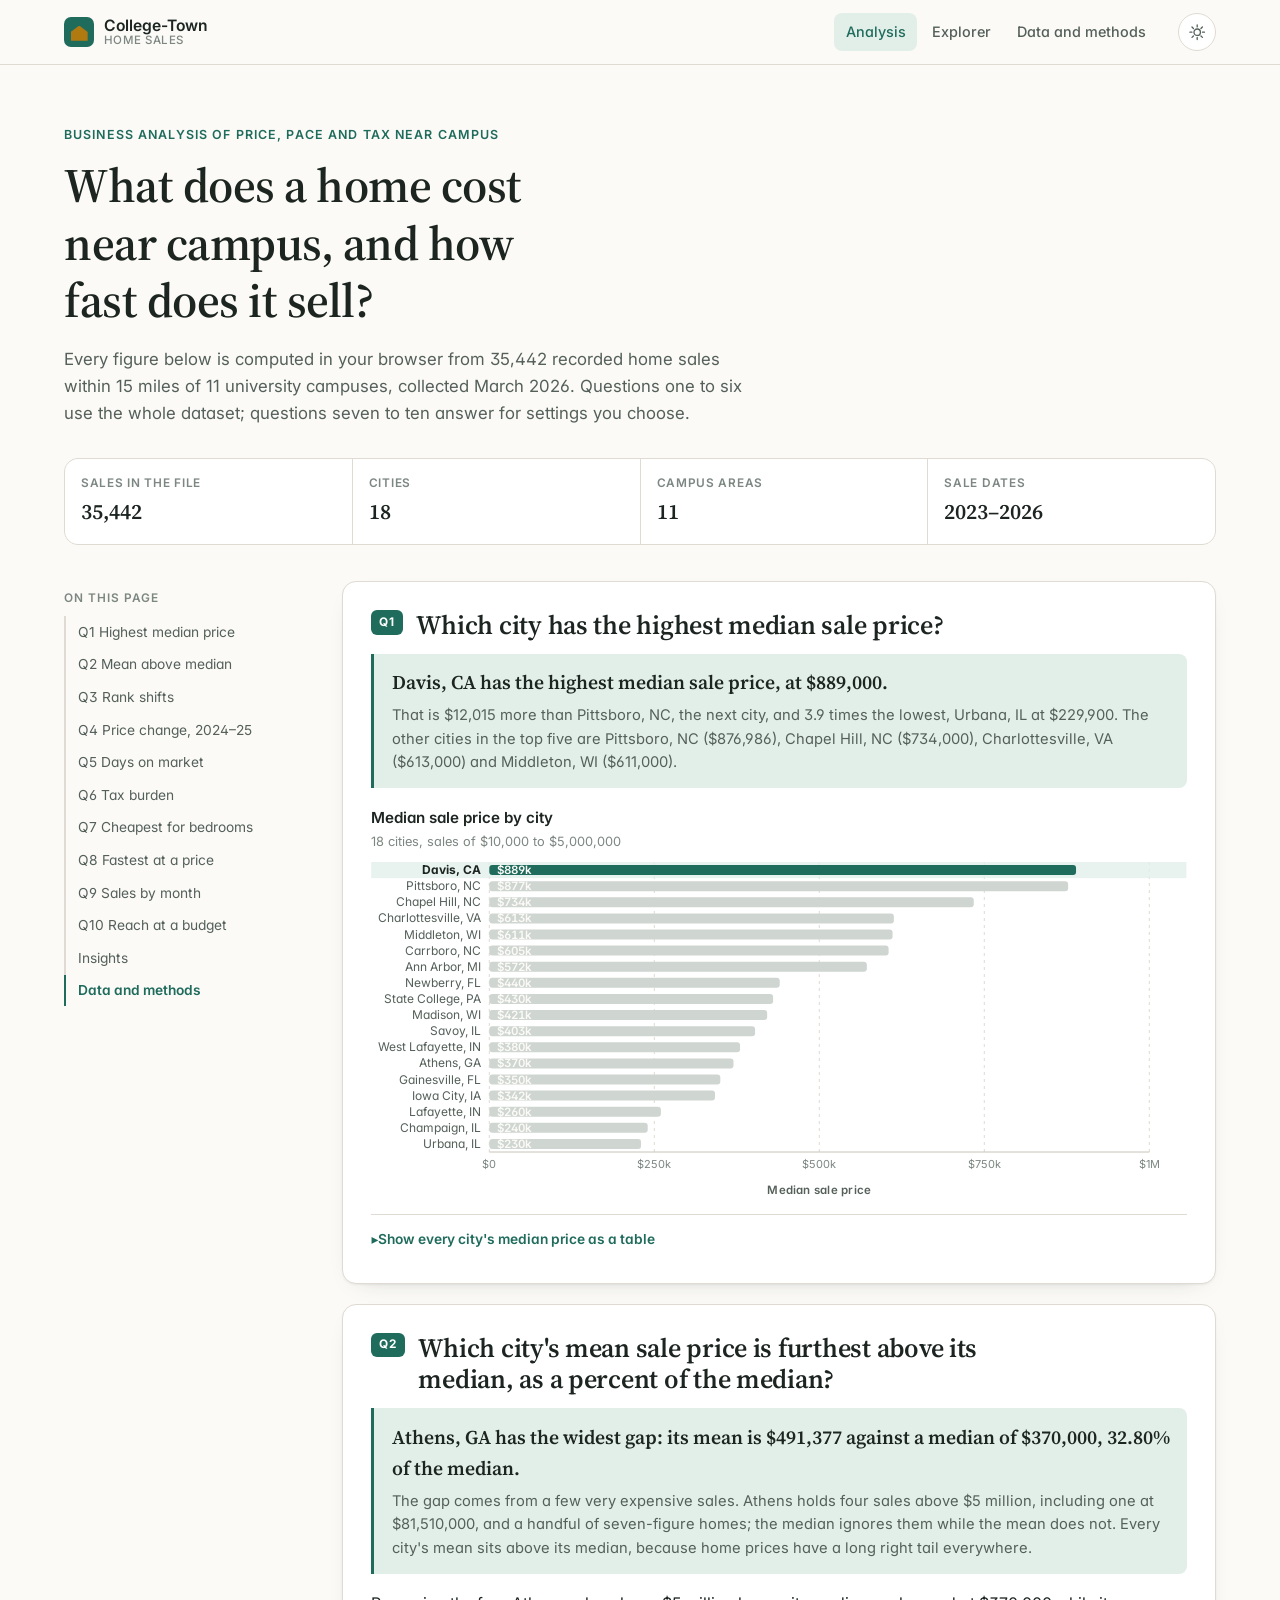
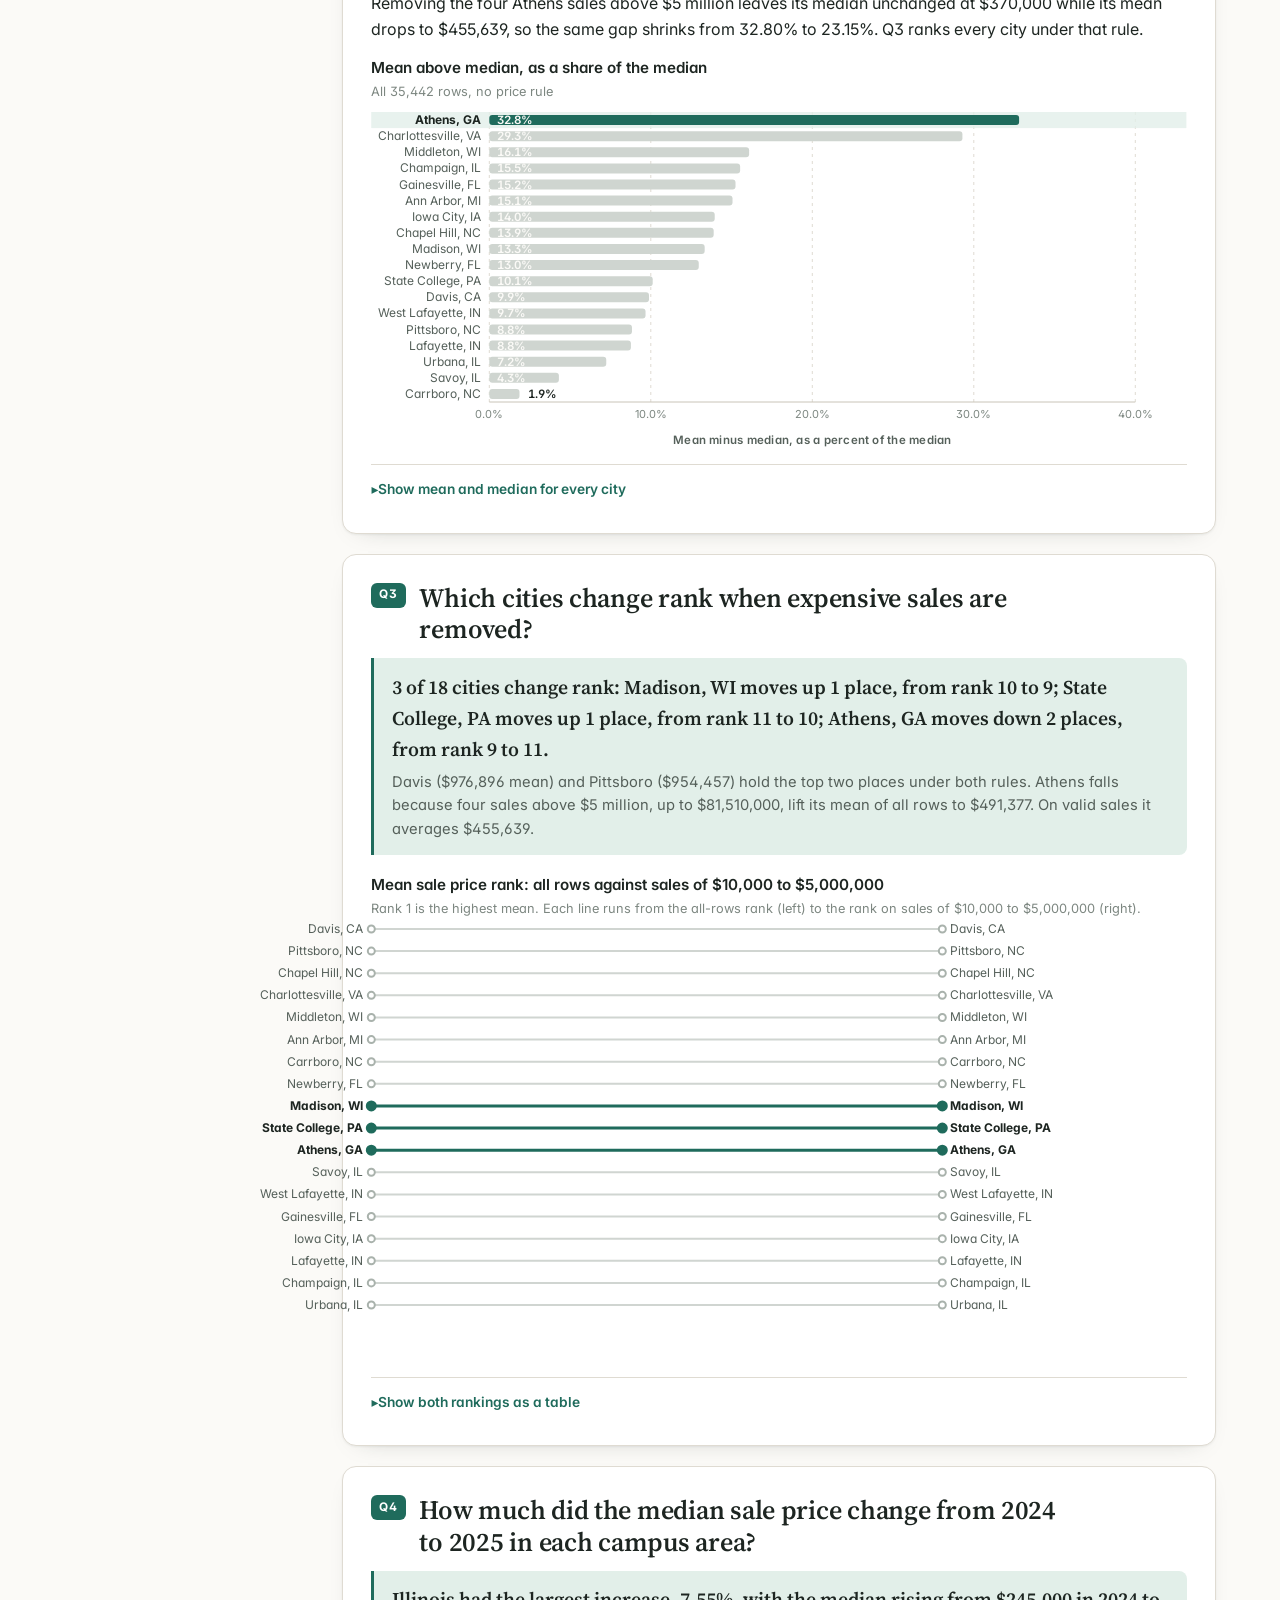
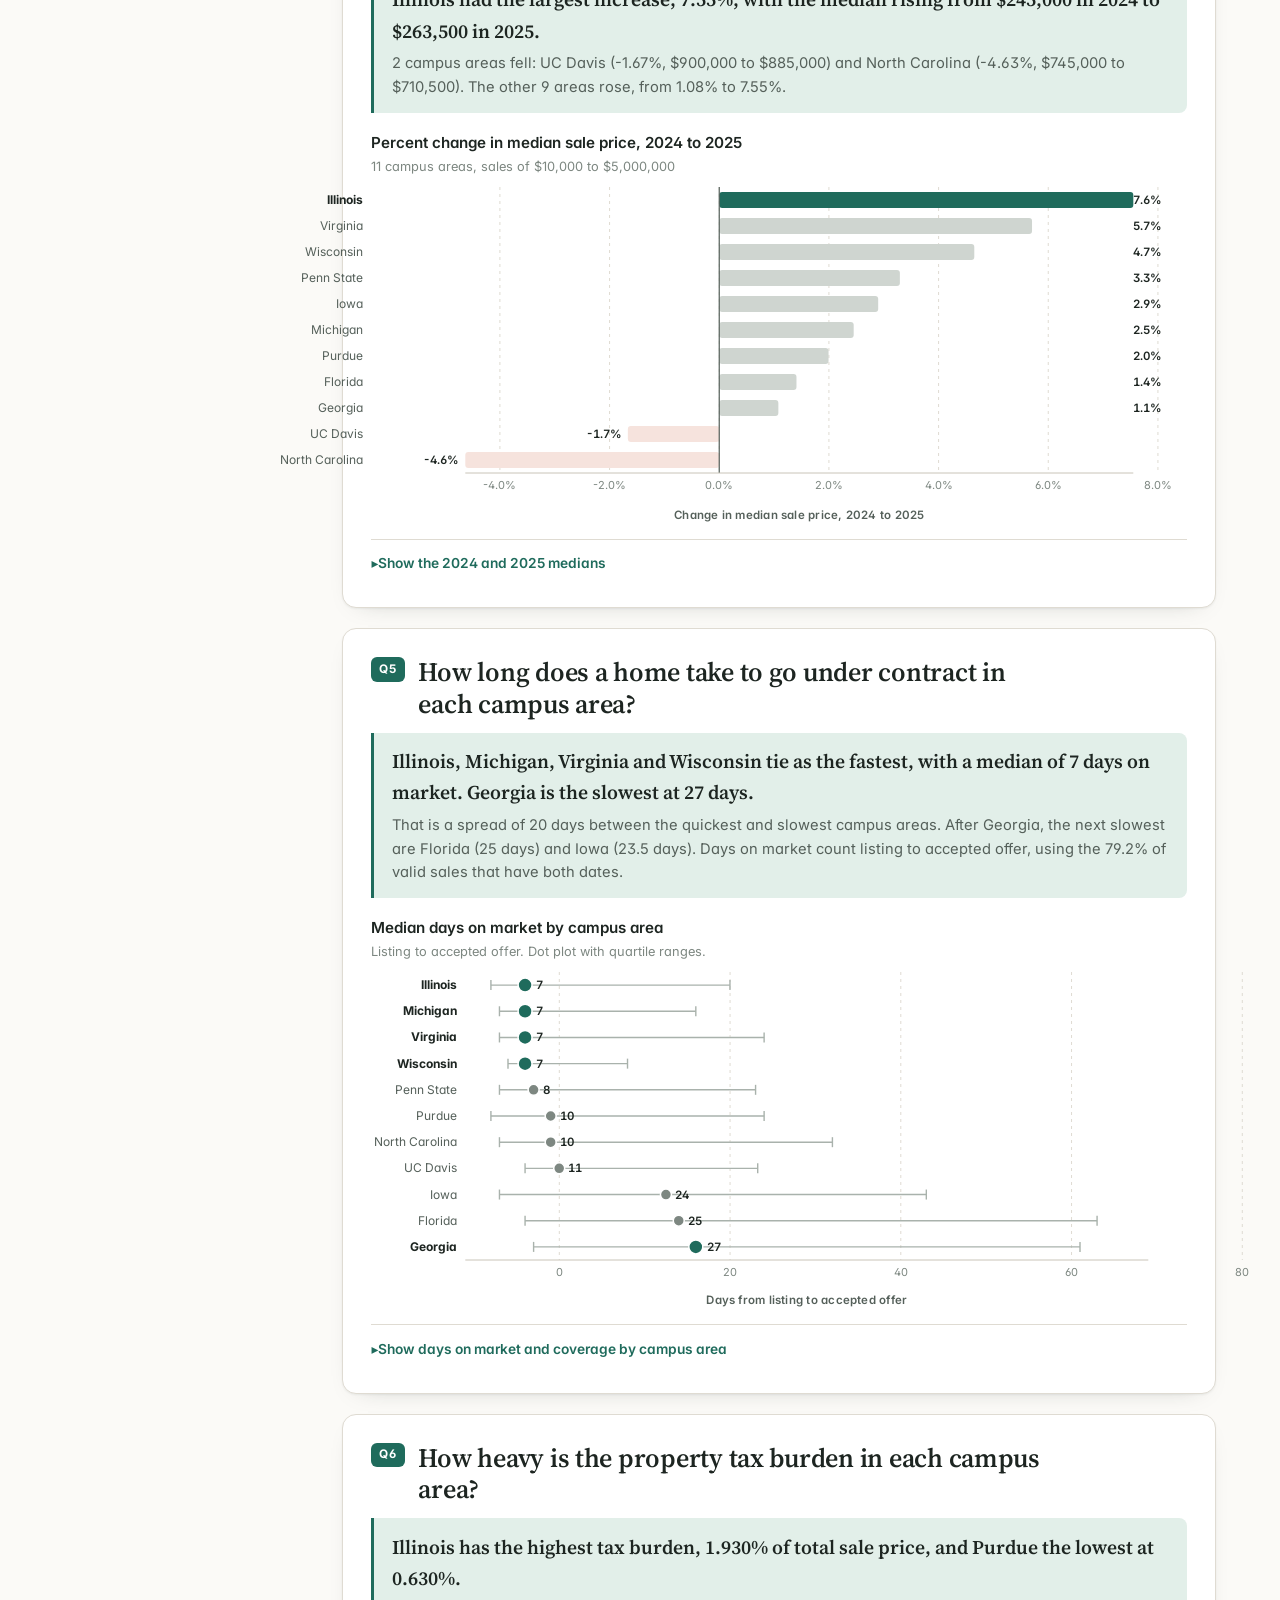
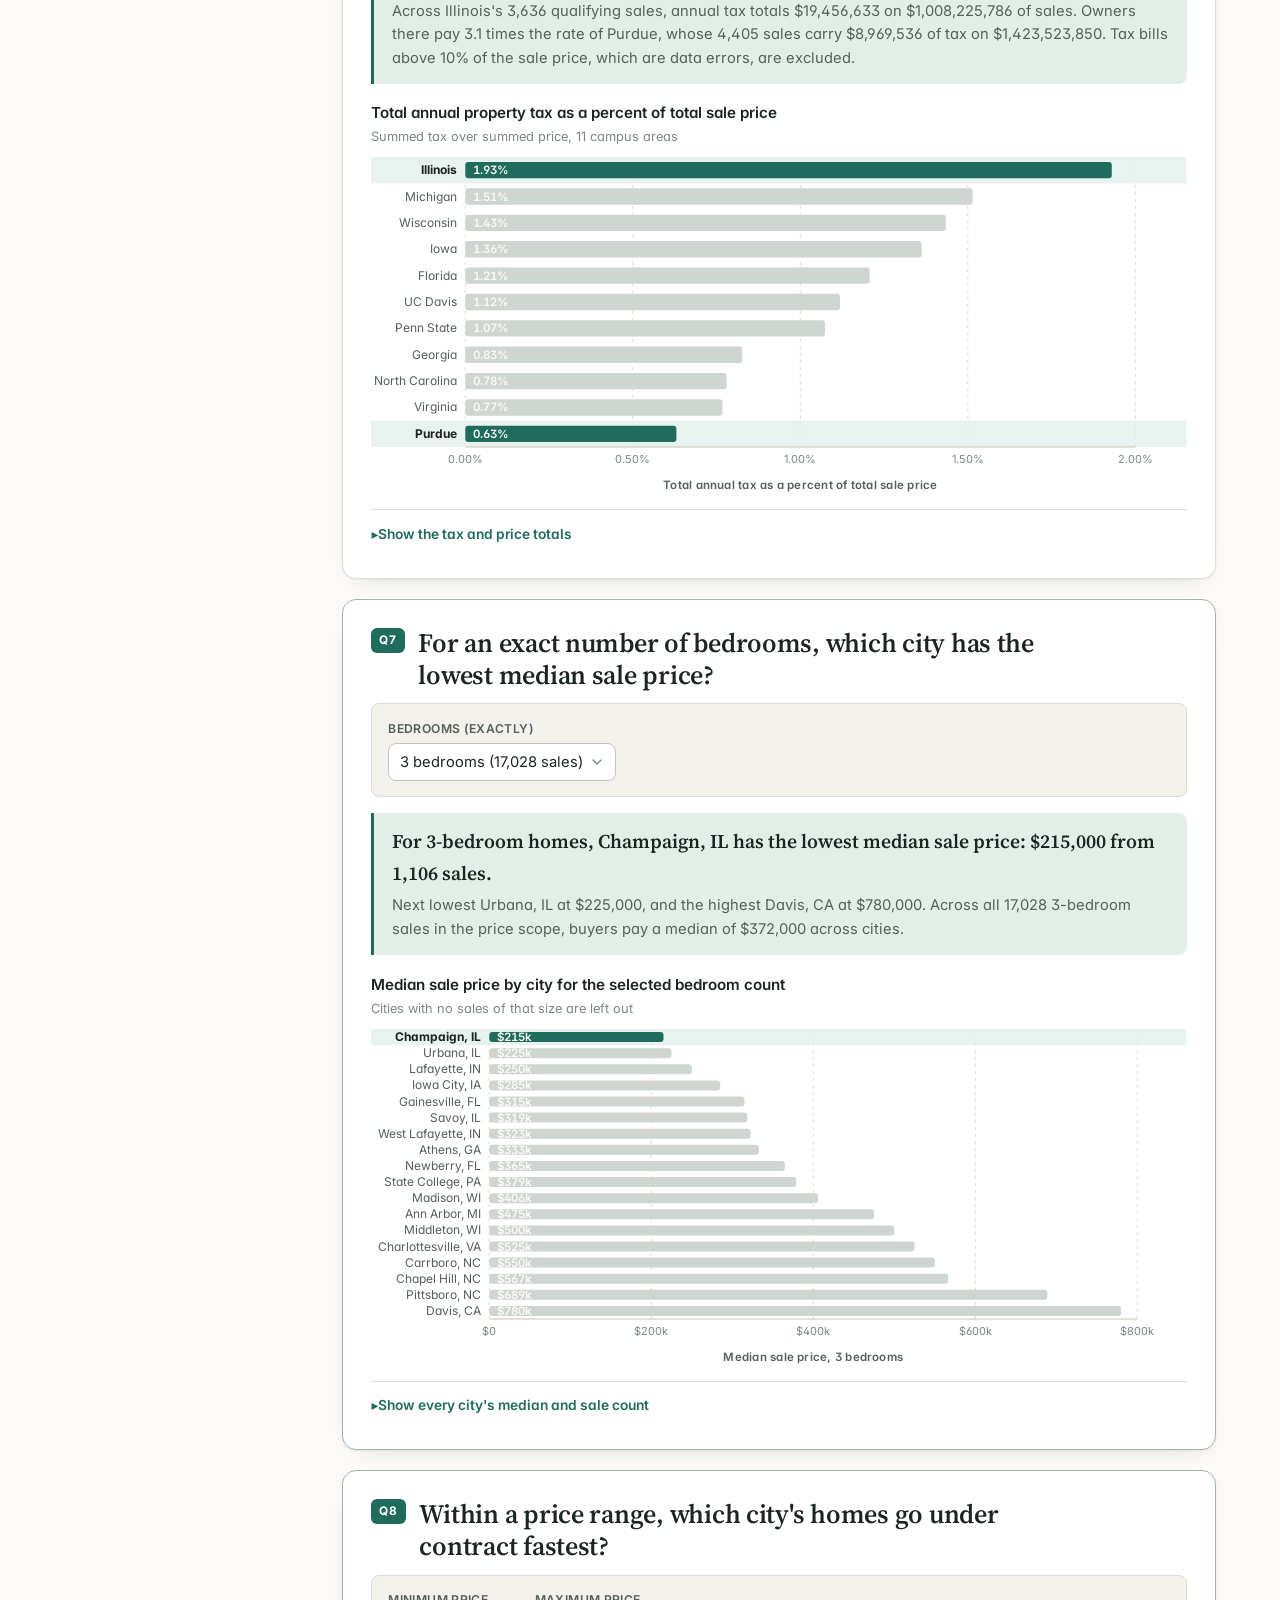
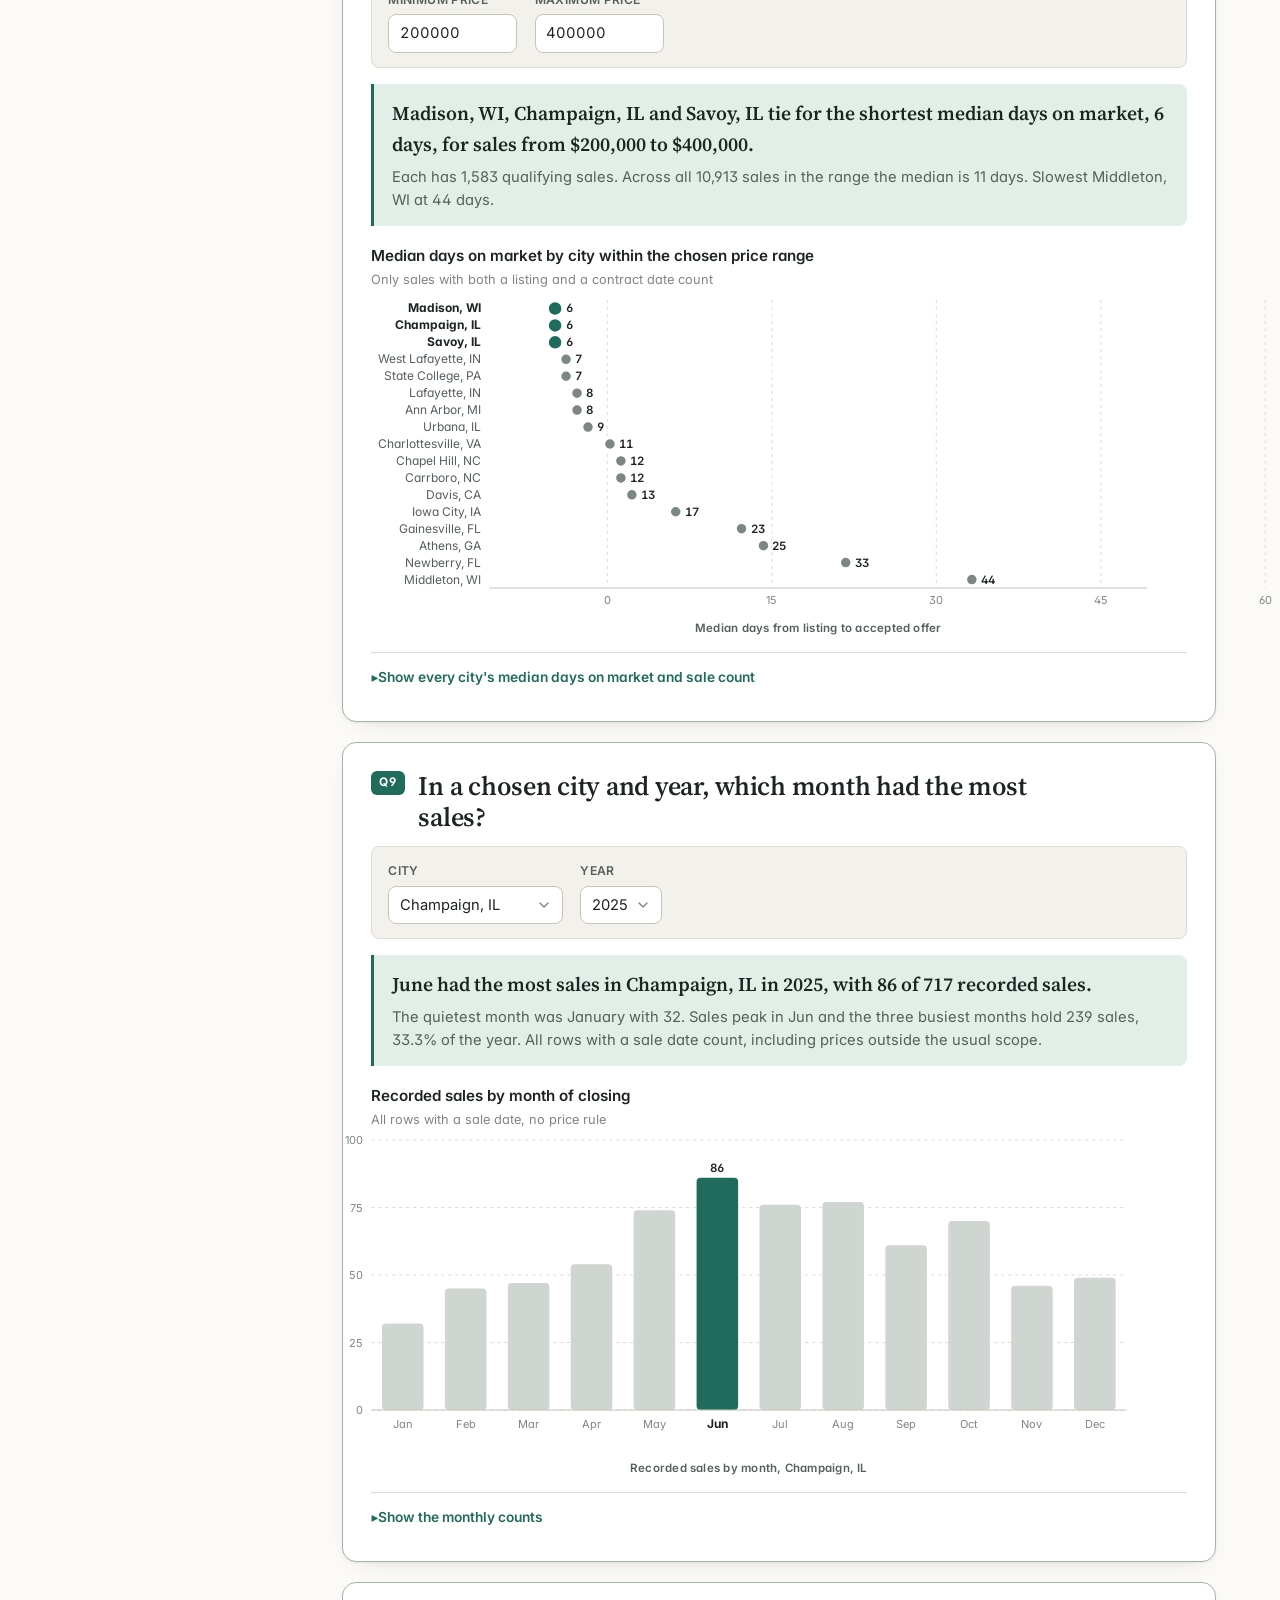
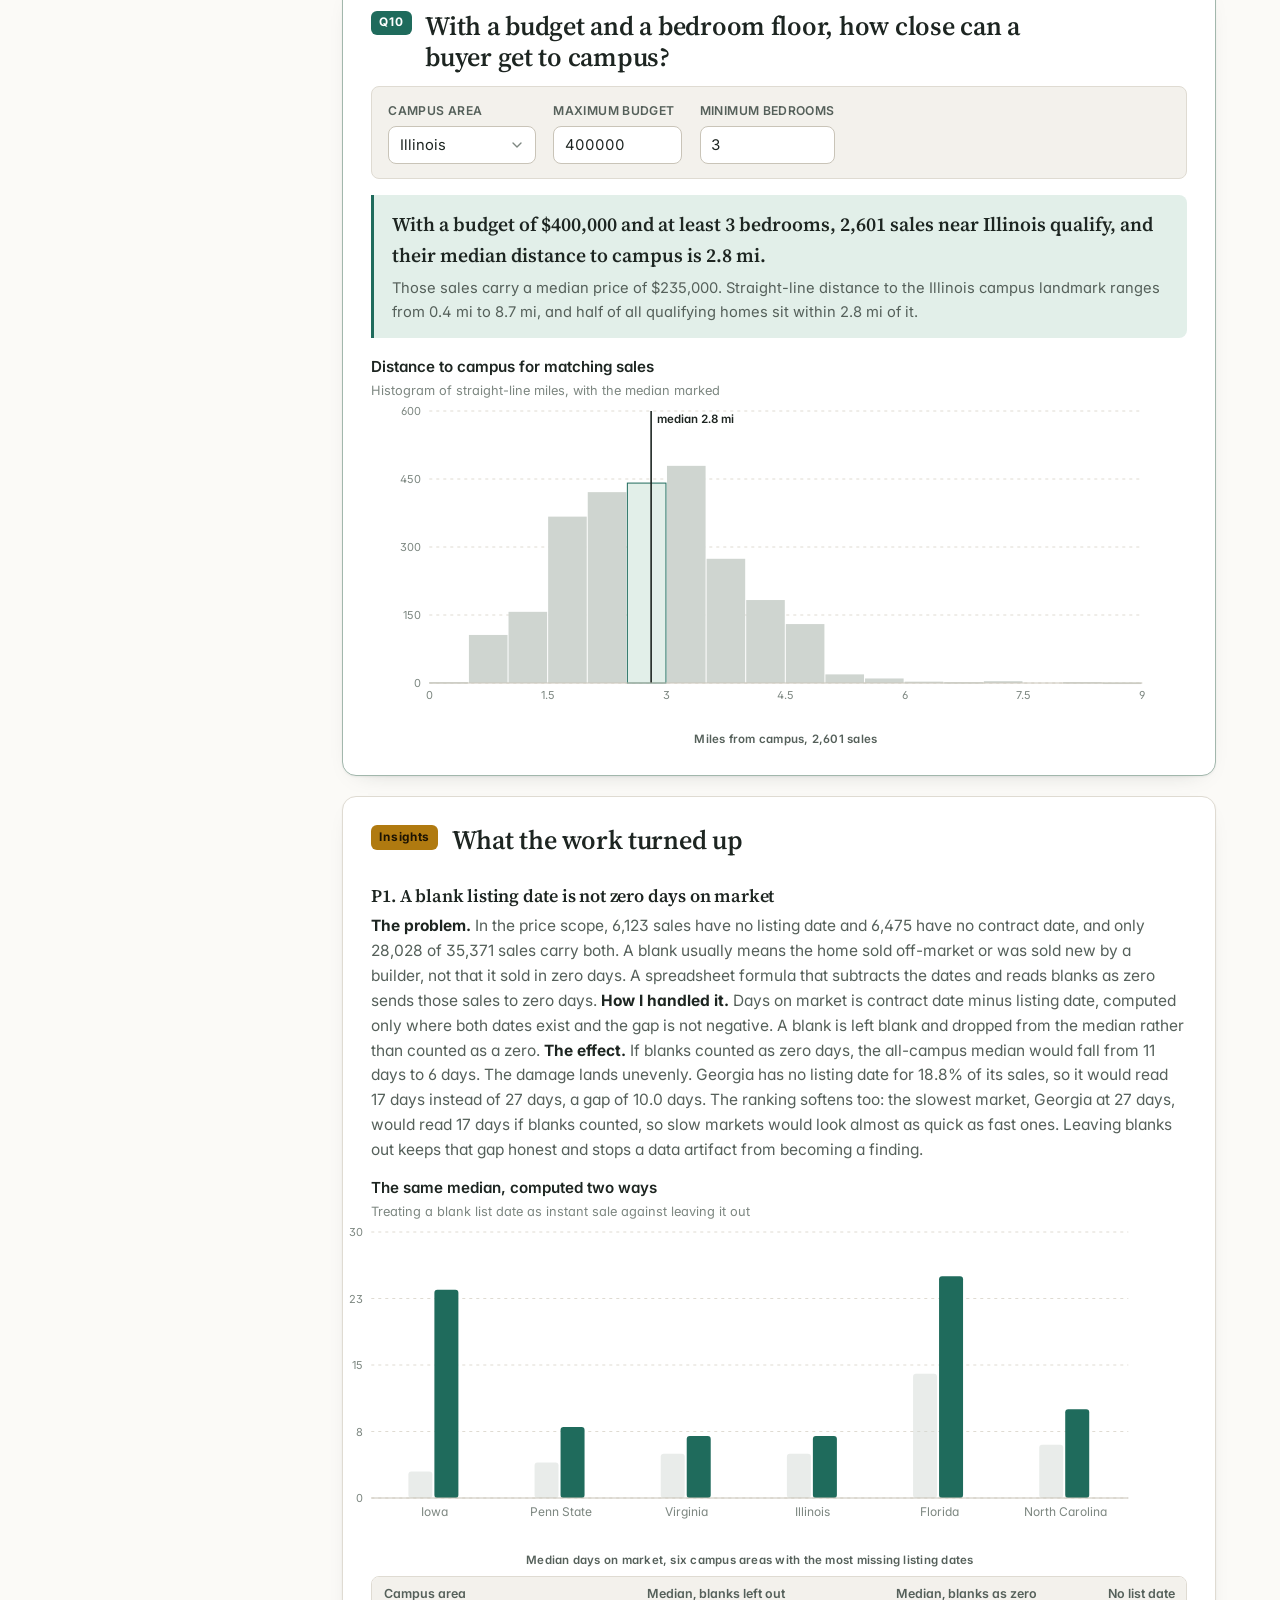
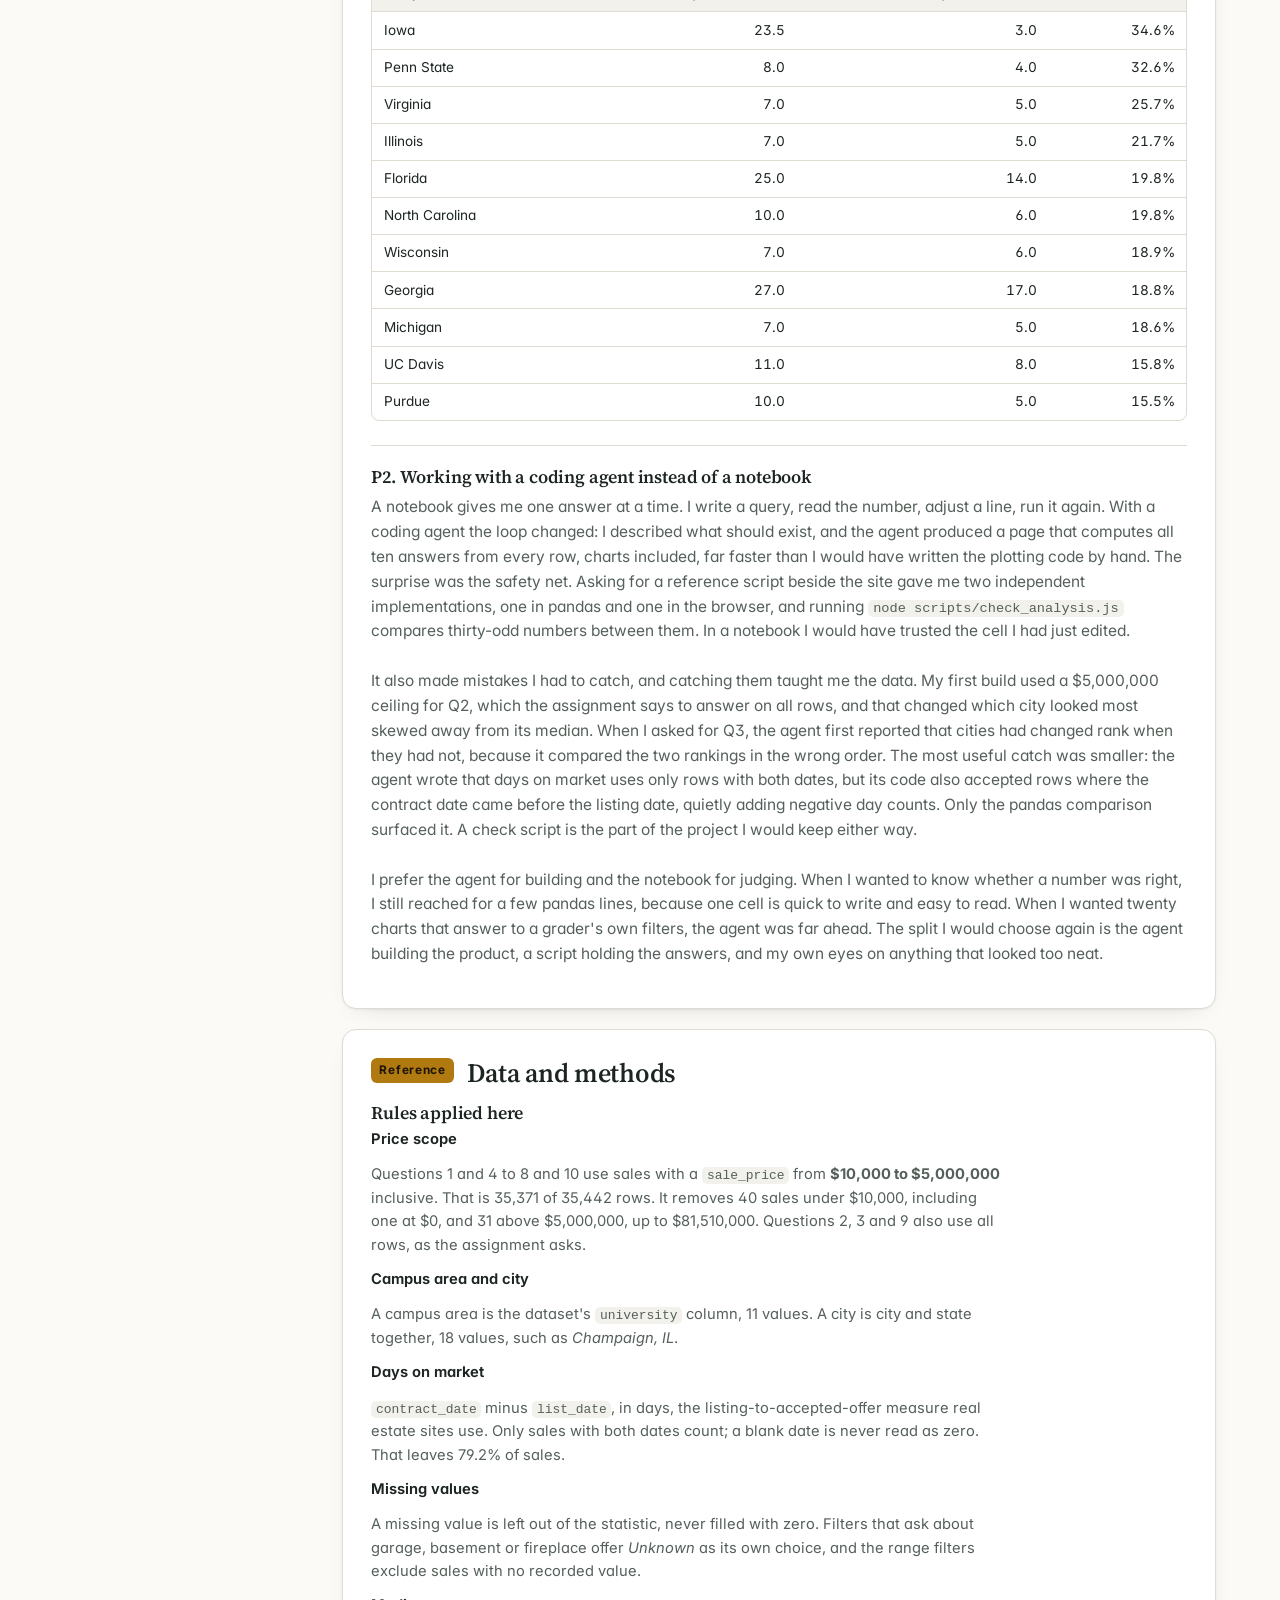
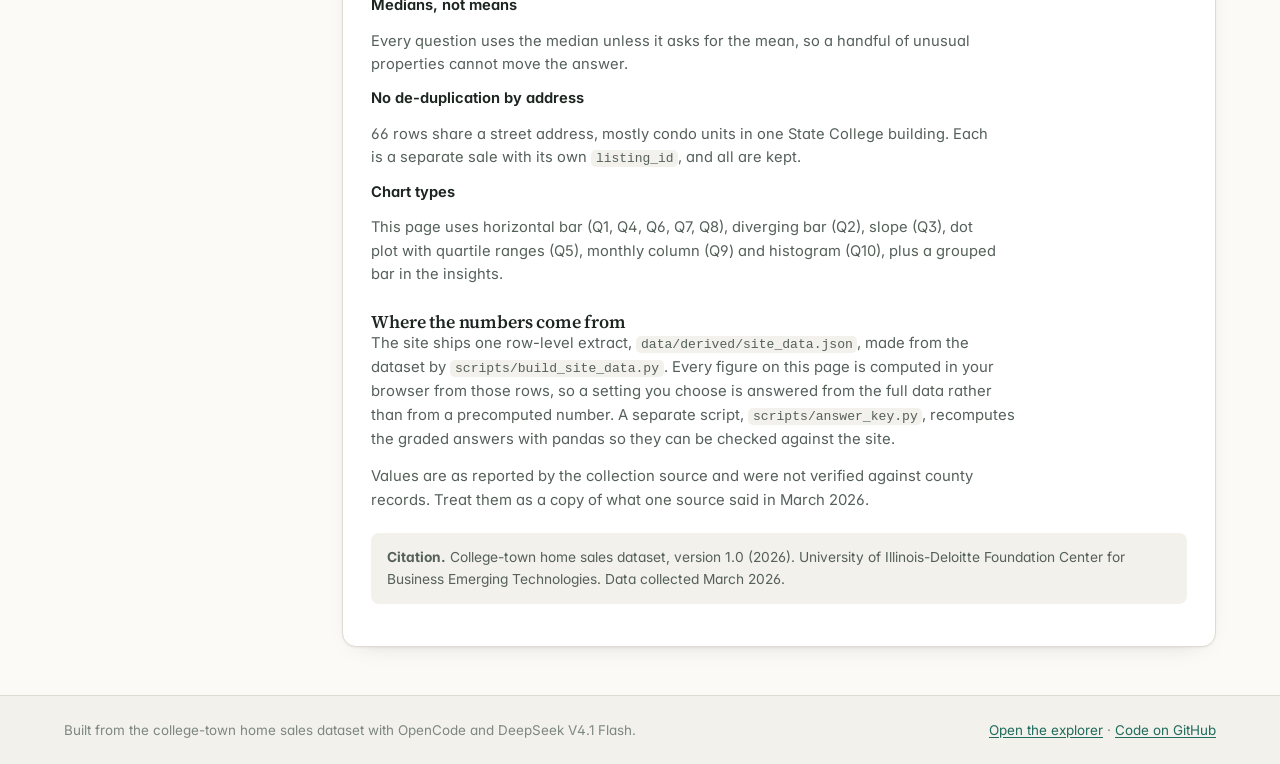
==== commit 23612ce3: "Design round 3: fit the price filter and note the cache trap - Put the currency in the price field l" ====
--- a/index.html
+++ b/index.html
@@ -9,7 +9,7 @@
   <link rel="preconnect" href="https://fonts.googleapis.com">
   <link rel="preconnect" href="https://fonts.gstatic.com" crossorigin>
   <link rel="stylesheet" href="https://fonts.googleapis.com/css2?family=Inter:wght@400;500;600;700&family=Source+Serif+4:opsz,wght@8..60,400;8..60,600&display=swap">
-  <link rel="stylesheet" href="styles.css?v=3">
+  <link rel="stylesheet" href="styles.css?v=4">
 </head>
 <body>
   <a class="skip-link" href="#main">Skip to content</a>
--- a/styles.css
+++ b/styles.css
@@ -306,20 +306,17 @@
 input[type="number"]::-webkit-outer-spin-button,
 input[type="number"]::-webkit-inner-spin-button { -webkit-appearance: none; margin: 0; }
 
-/* number plus its unit, so the two cannot drift apart */
-.field .unit-input { display: flex; align-items: stretch; }
-.field .unit-input input { flex: 1; min-width: 0; }
-.field .unit-input .unit {
-  display: flex; align-items: center; padding: 0 0.5rem; font-size: 0.85rem; font-weight: 600;
-  color: var(--ink-3); background: var(--surface-2); border: 1px solid var(--line-strong);
-  border-right: none; border-radius: var(--radius-sm) 0 0 var(--radius-sm); white-space: nowrap;
-}
-.field .unit-input input { border-top-left-radius: 0; border-bottom-left-radius: 0; }
+/* paired number fields share the space instead of forcing a minimum width */
+.field-inline { display: flex; align-items: center; gap: 0.4rem; }
+.filter-grid .field-inline { gap: 0.55rem; }
+.filter-grid .field-inline label { display: flex; align-items: center; gap: 0.4rem; flex: 1 1 0; min-width: 0; font-size: 0.72rem; font-weight: 600; letter-spacing: 0.04em; text-transform: uppercase; color: var(--ink-3); }
+.filter-grid .field-inline input { min-width: 0; width: 100%; flex: 1 1 0; padding-left: 0.45rem; padding-right: 0.45rem; }
+.filter-grid .field-inline .range-dash { flex: none; }
 
 select, input[type="number"], input[type="text"], input[type="search"] {
   font-family: var(--font-sans); font-size: 0.92rem; color: var(--ink);
   background: var(--surface); border: 1px solid var(--line-strong); border-radius: var(--radius-sm);
-  padding: 0.5rem 0.65rem; min-height: 2.4rem; min-width: 9rem;
+  padding: 0.5rem 0.65rem; min-height: 2.4rem; min-width: 0;
   transition: border-color 0.15s, box-shadow 0.15s;
 }
 select { appearance: none; padding-right: 2rem; cursor: pointer;
@@ -418,8 +415,11 @@
 
 .range-wrap { display: flex; flex-direction: column; gap: 0.55rem; }
 .range-inputs { display: flex; align-items: flex-end; gap: 0.5rem; flex-wrap: wrap; }
-.range-inputs label { display: flex; flex-direction: column; gap: 0.2rem; font-size: 0.7rem; font-weight: 600; letter-spacing: 0.04em; text-transform: uppercase; color: var(--ink-3); }
-.range-inputs input { min-width: 7.5rem; padding: 0.35rem 0.5rem; min-height: 2.1rem; }
+.range-inputs label { display: flex; flex-direction: column; gap: 0.2rem; font-size: 0.7rem; font-weight: 600; letter-spacing: 0.04em; text-transform: uppercase; color: var(--ink-3); flex: 1 1 0%; min-width: 0; }
+.filter-grid .field > .range-wrap > .range-inputs > label { flex-direction: column; align-items: stretch; }
+.range-inputs input { padding: 0.35rem 0.45rem; min-height: 2.1rem; }
+/* Wide enough for $5,000,000 once the dollar sign sits inside the field. */
+
 
 /* dual-handle slider drawn from two stacked range inputs */
 .range-slider { position: relative; height: 2rem; }
@@ -459,10 +459,11 @@
 .filters-actions { display: flex; gap: 0.5rem; }
 
 .filter-grid {
-  display: grid; grid-template-columns: repeat(auto-fit, minmax(13rem, 1fr));
+  display: grid; grid-template-columns: repeat(auto-fit, minmax(15rem, 1fr));
   gap: 1rem 1.1rem;
 }
 .filter-grid .wide { grid-column: span 2; }
+.filter-grid { grid-template-columns: repeat(auto-fit, minmax(min(100%, 16rem), 1fr)); }
 .filter-grid .field { min-width: 0; }
 .filter-grid input, .filter-grid select { width: 100%; }
 
